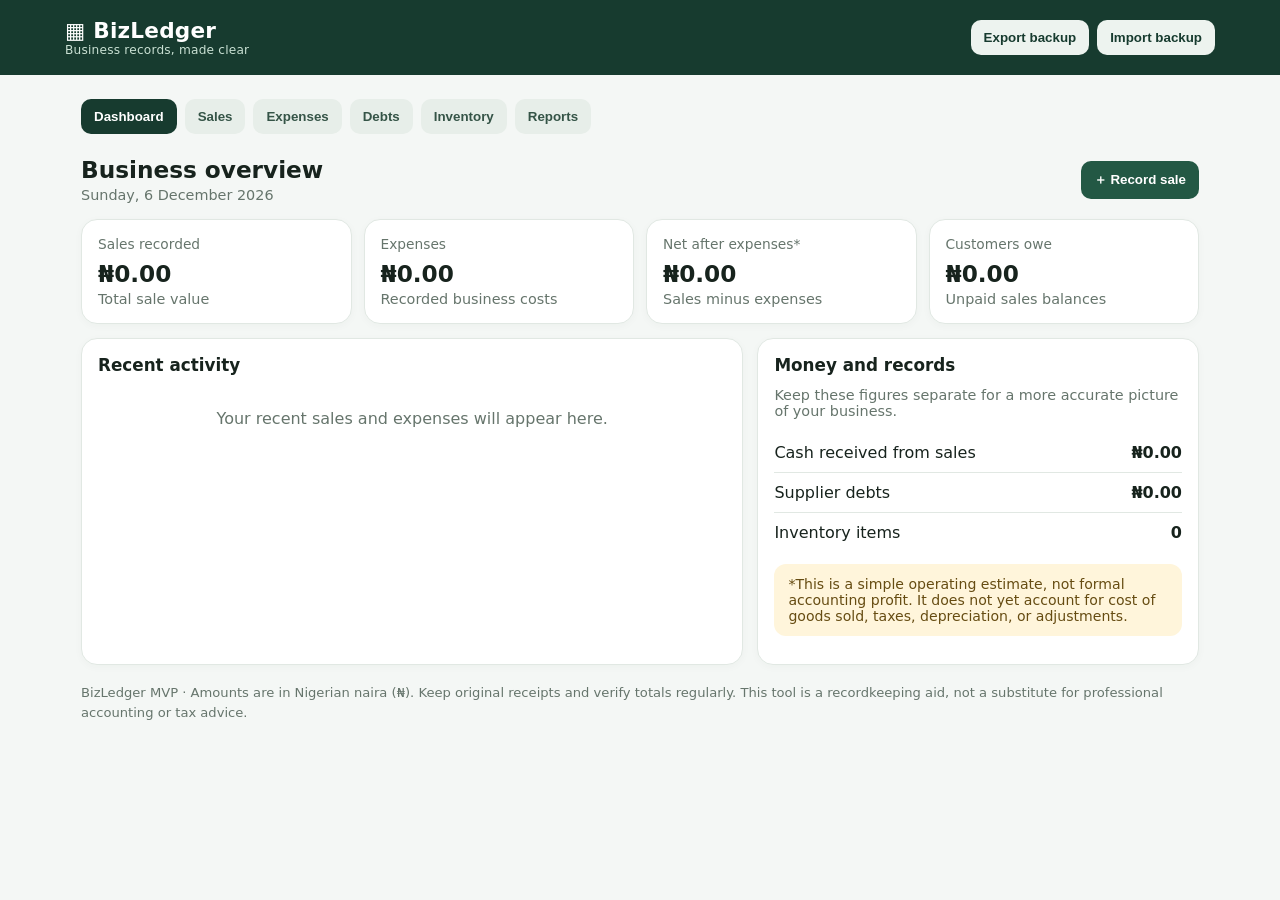
==== index.html @ cb376639 "Add files via upload" ====
<!doctype html>
<html lang="en">
<head>
<meta charset="utf-8"><meta name="viewport" content="width=device-width,initial-scale=1">
<meta name="theme-color" content="#173b2f">
<title>BizLedger — Business Records</title>
<style>
:root{--green:#173b2f;--green2:#235844;--mint:#dff5e8;--bg:#f4f7f5;--card:#fff;--ink:#17231d;--muted:#66756c;--line:#e1e8e3;--red:#b42318;--amber:#8a5a00}
*{box-sizing:border-box}body{margin:0;font-family:system-ui,-apple-system,Segoe UI,Roboto,Arial,sans-serif;background:var(--bg);color:var(--ink)}
header{background:var(--green);color:white;padding:18px max(16px,calc((100vw - 1150px)/2));display:flex;align-items:center;justify-content:space-between;gap:12px;flex-wrap:wrap}
.brand{font-size:1.35rem;font-weight:800;letter-spacing:.2px}.brand small{display:block;font-size:.76rem;font-weight:400;color:#c9e0d3}
header .actions{display:flex;gap:8px;flex-wrap:wrap}button,.btn{border:0;border-radius:10px;padding:10px 13px;font-weight:700;cursor:pointer;background:var(--green2);color:white}button.secondary{background:#edf3ef;color:var(--green)}button.danger{background:#fff0ef;color:var(--red)}button:focus,input:focus,select:focus,textarea:focus{outline:2px solid #65b78b;outline-offset:1px}
main{max-width:1150px;margin:20px auto;padding:0 16px 40px}.nav{display:flex;gap:8px;overflow-x:auto;padding:4px 0 14px}.nav button{white-space:nowrap;background:#e7eee9;color:#355447}.nav button.active{background:var(--green);color:#fff}
.page{display:none}.page.active{display:block}.pagehead{display:flex;align-items:center;justify-content:space-between;gap:12px;flex-wrap:wrap;margin:8px 0 16px}.pagehead h1{font-size:1.45rem;margin:0}.sub{color:var(--muted);font-size:.9rem;margin-top:4px}
.cards{display:grid;grid-template-columns:repeat(4,minmax(0,1fr));gap:12px}.card,.panel{background:var(--card);border:1px solid var(--line);border-radius:16px;padding:16px;box-shadow:0 2px 8px #173b2f08}.metric-label{font-size:.86rem;color:var(--muted)}.metric{font-size:1.45rem;font-weight:800;margin:8px 0 2px;overflow-wrap:anywhere}.positive{color:#167044}.negative{color:var(--red)}
.layout{display:grid;grid-template-columns:1.2fr .8fr;gap:14px;margin-top:14px}.panel h2{font-size:1.05rem;margin:0 0 12px}.empty{padding:22px 8px;text-align:center;color:var(--muted)}
form{display:grid;grid-template-columns:repeat(2,minmax(0,1fr));gap:12px}.field{display:flex;flex-direction:column;gap:5px}.field.full{grid-column:1/-1}label{font-size:.84rem;color:#405348;font-weight:650}input,select,textarea{width:100%;border:1px solid #cfdad2;border-radius:9px;padding:11px;background:white;color:var(--ink);font:inherit;min-width:0}input[type=checkbox]{width:auto}form .submit{grid-column:1/-1}
.tablewrap{overflow-x:auto}.table{width:100%;border-collapse:collapse;font-size:.9rem}.table th,.table td{text-align:left;border-bottom:1px solid var(--line);padding:10px 8px;vertical-align:top}.table th{font-size:.78rem;text-transform:uppercase;color:var(--muted);letter-spacing:.04em}.table td.money,.table th.money{text-align:right;white-space:nowrap}.pill{display:inline-block;border-radius:999px;padding:4px 8px;font-size:.75rem;background:#edf3ef;color:#355447}.pill.due{background:#fff0d7;color:#805600}.pill.paid{background:#dff5e8;color:#17633c}.rowactions{display:flex;gap:6px}.rowactions button{padding:6px 8px;font-size:.76rem}.toolbar{display:flex;gap:8px;flex-wrap:wrap;margin:10px 0}.toolbar input{max-width:300px}.notice{padding:12px 14px;border-radius:12px;background:#fff5db;color:#664c12;font-size:.88rem;margin:12px 0}.foot{color:var(--muted);font-size:.82rem;margin-top:18px;line-height:1.5}
@media(max-width:780px){.cards{grid-template-columns:repeat(2,minmax(0,1fr))}.layout{grid-template-columns:1fr}main{margin-top:12px}.metric{font-size:1.25rem}}
@media(max-width:420px){.cards{gap:8px}.card{padding:12px}.metric{font-size:1.1rem}form{grid-template-columns:1fr}.field.full,form .submit{grid-column:auto}.pagehead h1{font-size:1.25rem}}
</style>
</head>
<body>
<header><div class="brand">▦ BizLedger <small>Business records, made clear</small></div><div class="actions"><button class="secondary" id="exportAll">Export backup</button><button class="secondary" id="importBtn">Import backup</button><input id="importFile" type="file" accept=".json,application/json" hidden></div></header>
<main>
<div class="nav" role="tablist"><button class="active" data-page="dashboard">Dashboard</button><button data-page="sales">Sales</button><button data-page="expenses">Expenses</button><button data-page="debts">Debts</button><button data-page="inventory">Inventory</button><button data-page="reports">Reports</button></div>
<section id="dashboard" class="page active">
<div class="pagehead"><div><h1>Business overview</h1><div class="sub" id="today"></div></div><button id="quickSale">＋ Record sale</button></div>
<div class="cards">
<div class="card"><div class="metric-label">Sales recorded</div><div class="metric" id="dashSales">₦0</div><div class="sub">Total sale value</div></div>
<div class="card"><div class="metric-label">Expenses</div><div class="metric" id="dashExpenses">₦0</div><div class="sub">Recorded business costs</div></div>
<div class="card"><div class="metric-label">Net after expenses*</div><div class="metric" id="dashNet">₦0</div><div class="sub">Sales minus expenses</div></div>
<div class="card"><div class="metric-label">Customers owe</div><div class="metric" id="dashReceivable">₦0</div><div class="sub">Unpaid sales balances</div></div>
</div>
<div class="layout"><div class="panel"><h2>Recent activity</h2><div id="recent"></div></div><div class="panel"><h2>Money and records</h2><p class="sub">Keep these figures separate for a more accurate picture of your business.</p><div style="display:flex;justify-content:space-between;padding:10px 0;border-bottom:1px solid var(--line)">Cash received from sales <strong id="dashCash">₦0</strong></div><div style="display:flex;justify-content:space-between;padding:10px 0;border-bottom:1px solid var(--line)">Supplier debts <strong id="dashPayable">₦0</strong></div><div style="display:flex;justify-content:space-between;padding:10px 0">Inventory items <strong id="dashItems">0</strong></div><div class="notice">*This is a simple operating estimate, not formal accounting profit. It does not yet account for cost of goods sold, taxes, depreciation, or adjustments.</div></div></div>
</section>
<section id="sales" class="page"><div class="pagehead"><div><h1>Sales</h1><div class="sub">Record full payments, partial payments, and credit sales.</div></div></div>
<div class="panel"><h2>Record a sale</h2><form id="saleForm"><div class="field"><label for="saleType">Sale type</label><select id="saleType"><option value="Product">Product</option><option value="Service">Service</option><option value="Other">Other</option></select></div><div class="field"><label for="saleDate">Date</label><input id="saleDate" type="date" required></div><div class="field"><label for="saleCustomer">Customer / reference</label><input id="saleCustomer" placeholder="Walk-in customer"></div><div class="field"><label for="saleItem">Product / service description</label><input id="saleItem" required placeholder="e.g. Phone repair, cleaning, consultation"></div><div class="field"><label for="saleQty">Quantity</label><input id="saleQty" type="number" min=".01" step=".01" value="1" required></div><div class="field"><label for="salePrice">Unit price (₦)</label><input id="salePrice" type="number" min="0" step=".01" required></div><div class="field"><label for="salePaid">Amount received (₦)</label><input id="salePaid" type="number" min="0" step=".01" value="0" required></div><div class="field"><label for="saleMethod">Payment method</label><select id="saleMethod"><option>Cash</option><option>Transfer</option><option>POS</option><option>Mixed</option><option>Credit</option></select></div><div class="field"><label for="saleNotes">Notes (optional)</label><input id="saleNotes" placeholder="Receipt no., details"></div><button class="submit" type="submit">Save sale</button></form></div>
<div class="panel" style="margin-top:14px"><div class="pagehead"><h2>Sales history</h2><button class="secondary" data-csv="sales">Export CSV</button></div><div class="toolbar"><input id="saleSearch" placeholder="Search sales…"></div><div id="salesTable" class="tablewrap"></div></div></section>
<section id="expenses" class="page"><div class="pagehead"><div><h1>Expenses</h1><div class="sub">Record money spent by the business.</div></div></div><div class="panel"><h2>Add expense</h2><form id="expenseForm"><div class="field"><label for="expenseDate">Date</label><input id="expenseDate" type="date" required></div><div class="field"><label for="expenseCategory">Category</label><select id="expenseCategory"><option>Stock / supplies</option><option>Transport</option><option>Rent</option><option>Salary / wages</option><option>Utilities</option><option>Repairs</option><option>Marketing</option><option>Fees</option><option>Other</option></select></div><div class="field"><label for="expenseDesc">Description</label><input id="expenseDesc" required placeholder="What was paid for?"></div><div class="field"><label for="expenseAmount">Amount (₦)</label><input id="expenseAmount" type="number" min=".01" step=".01" required></div><div class="field"><label for="expenseMethod">Paid using</label><select id="expenseMethod"><option>Cash</option><option>Transfer</option><option>POS</option><option>Other</option></select></div><div class="field"><label for="expenseNotes">Notes (optional)</label><input id="expenseNotes"></div><button class="submit" type="submit">Save expense</button></form></div><div class="panel" style="margin-top:14px"><div class="pagehead"><h2>Expense history</h2><button class="secondary" data-csv="expenses">Export CSV</button></div><div class="toolbar"><input id="expenseSearch" placeholder="Search expenses…"></div><div id="expensesTable" class="tablewrap"></div></div></section>
<section id="debts" class="page"><div class="pagehead"><div><h1>Debt register</h1><div class="sub">Track money customers owe and money your business owes suppliers.</div></div></div><div class="cards"><div class="card"><div class="metric-label">Customers owe</div><div class="metric" id="debtCustomerTotal">₦0</div></div><div class="card"><div class="metric-label">You owe suppliers</div><div class="metric" id="debtSupplierTotal">₦0</div></div></div><div class="panel" style="margin-top:14px"><h2>Add debt / payable</h2><form id="debtForm"><div class="field"><label for="debtType">Type</label><select id="debtType"><option value="receivable">Customer owes us</option><option value="payable">We owe supplier</option></select></div><div class="field"><label for="debtParty">Customer / supplier name</label><input id="debtParty" required></div><div class="field"><label for="debtReason">Reason</label><input id="debtReason" required placeholder="Goods supplied, credit sale…"></div><div class="field"><label for="debtAmount">Total amount (₦)</label><input id="debtAmount" type="number" min=".01" step=".01" required></div><div class="field"><label for="debtPaid">Already paid (₦)</label><input id="debtPaid" type="number" min="0" step=".01" value="0" required></div><div class="field"><label for="debtDue">Due date (optional)</label><input id="debtDue" type="date"></div><button class="submit" type="submit">Save debt</button></form></div><div class="panel" style="margin-top:14px"><div class="pagehead"><h2>Outstanding balances</h2><button class="secondary" data-csv="debts">Export CSV</button></div><div id="debtsTable" class="tablewrap"></div></div></section>
<section id="inventory" class="page"><div class="pagehead"><div><h1>Inventory</h1><div class="sub">Basic stock quantity and cost tracking.</div></div></div><div class="panel"><h2>Add inventory item</h2><form id="inventoryForm"><div class="field"><label for="invName">Item name</label><input id="invName" required></div><div class="field"><label for="invSku">SKU / code (optional)</label><input id="invSku"></div><div class="field"><label for="invQty">Opening quantity</label><input id="invQty" type="number" min="0" step=".01" required></div><div class="field"><label for="invCost">Cost per unit (₦)</label><input id="invCost" type="number" min="0" step=".01" required></div><div class="field"><label for="invPrice">Selling price per unit (₦)</label><input id="invPrice" type="number" min="0" step=".01" required></div><div class="field"><label for="invLow">Low-stock alert at</label><input id="invLow" type="number" min="0" step=".01" value="5" required></div><button class="submit" type="submit">Add item</button></form></div><div class="panel" style="margin-top:14px"><div class="pagehead"><h2>Stock list</h2><button class="secondary" data-csv="inventory">Export CSV</button></div><div id="inventoryTable" class="tablewrap"></div></div></section>
<section id="reports" class="page"><div class="pagehead"><div><h1>Reports & backup</h1><div class="sub">Export records for bookkeeping or keep a backup file.</div></div></div><div class="cards"><div class="card"><div class="metric-label">Total sales</div><div class="metric" id="repSales">₦0</div></div><div class="card"><div class="metric-label">Cash received</div><div class="metric" id="repCash">₦0</div></div><div class="card"><div class="metric-label">Total expenses</div><div class="metric" id="repExpenses">₦0</div></div><div class="card"><div class="metric-label">Estimated net</div><div class="metric" id="repNet">₦0</div></div></div><div class="panel" style="margin-top:14px"><h2>Export records</h2><p class="sub">CSV files open in spreadsheet applications. JSON backup contains all app records and can be imported again.</p><div class="toolbar"><button data-csv="sales">Sales CSV</button><button data-csv="expenses">Expenses CSV</button><button data-csv="debts">Debts CSV</button><button data-csv="inventory">Inventory CSV</button><button id="exportAll2">Full JSON backup</button></div><div class="notice">This MVP stores data in this browser on this device. Export backups regularly. Clearing browser data may erase records. It does not yet synchronize across multiple devices or staff accounts.</div></div></section>
<p class="foot">BizLedger MVP · Amounts are in Nigerian naira (₦). Keep original receipts and verify totals regularly. This tool is a recordkeeping aid, not a substitute for professional accounting or tax advice.</p>
</main>
<script>
const KEY='bizledger_mvp_v1';
const blank=()=>({sales:[],expenses:[],debts:[],inventory:[]});
let db=load();
function load(){try{return {...blank(),...JSON.parse(localStorage.getItem(KEY)||'{}')}}catch(e){return blank()}}
function save(){localStorage.setItem(KEY,JSON.stringify(db));render()}
const $=id=>document.getElementById(id);
const num=v=>Number(v)||0;
const money=v=>new Intl.NumberFormat('en-NG',{style:'currency',currency:'NGN',maximumFractionDigits:2}).format(num(v));
const today=()=>new Date().toISOString().slice(0,10);
['saleDate','expenseDate'].forEach(id=>$(id).value=today());
$('today').textContent=new Date().toLocaleDateString('en-NG',{weekday:'long',year:'numeric',month:'long',day:'numeric'});
function esc(v){return String(v??'').replace(/[&<>"']/g,c=>({'&':'&amp;','<':'&lt;','>':'&gt;','"':'&quot;',"'":'&#39;'}[c]))}
function id(){return Date.now().toString(36)+Math.random().toString(36).slice(2,7)}
function total(arr,key){return arr.reduce((s,x)=>s+num(x[key]),0)}
function unpaid(d){return Math.max(0,num(d.amount)-num(d.paid))}
function showPage(name){document.querySelectorAll('.page').forEach(p=>p.classList.toggle('active',p.id===name));document.querySelectorAll('.nav button').forEach(b=>b.classList.toggle('active',b.dataset.page===name))}
document.querySelectorAll('.nav button').forEach(b=>b.onclick=()=>showPage(b.dataset.page));
$('quickSale').onclick=()=>{showPage('sales');$('saleItem').focus()};
$('saleForm').onsubmit=e=>{e.preventDefault();const qty=num($('saleQty').value),price=num($('salePrice').value),amount=qty*price,paid=num($('salePaid').value);if(paid>amount){alert('Amount received cannot exceed the total sale.');return}db.sales.unshift({id:id(),type:$('saleType').value,date:$('saleDate').value,customer:$('saleCustomer').value.trim()||'Walk-in customer',item:$('saleItem').value.trim(),qty,price,amount,paid,balance:amount-paid,method:$('saleMethod').value,notes:$('saleNotes').value.trim()});const inv=db.inventory.find(x=>x.name.toLowerCase()===$('saleItem').value.trim().toLowerCase());if(inv&&inv.qty>=qty){inv.qty-=qty}e.target.reset();$('saleDate').value=today();$('saleQty').value=1;$('salePaid').value=0;save()};
$('expenseForm').onsubmit=e=>{e.preventDefault();db.expenses.unshift({id:id(),date:$('expenseDate').value,category:$('expenseCategory').value,description:$('expenseDesc').value.trim(),amount:num($('expenseAmount').value),method:$('expenseMethod').value,notes:$('expenseNotes').value.trim()});e.target.reset();$('expenseDate').value=today();save()};
$('debtForm').onsubmit=e=>{e.preventDefault();let amount=num($('debtAmount').value),paid=num($('debtPaid').value);if(paid>amount){alert('Already paid cannot exceed the total debt.');return}db.debts.unshift({id:id(),type:$('debtType').value,party:$('debtParty').value.trim(),reason:$('debtReason').value.trim(),amount,paid,due:$('debtDue').value});e.target.reset();$('debtPaid').value=0;save()};
$('inventoryForm').onsubmit=e=>{e.preventDefault();let name=$('invName').value.trim();if(db.inventory.some(x=>x.name.toLowerCase()===name.toLowerCase())){alert('An item with this name already exists.');return}db.inventory.unshift({id:id(),name,sku:$('invSku').value.trim(),qty:num($('invQty').value),cost:num($('invCost').value),price:num($('invPrice').value),low:num($('invLow').value)});e.target.reset();$('invLow').value=5;save()};
function table(headers,rows){if(!rows.length)return '<div class="empty">No records yet. Add your first record above.</div>';return '<div class="tablewrap"><table class="table"><thead><tr>'+headers.map(h=>'<th>'+h+'</th>').join('')+'</tr></thead><tbody>'+rows.join('')+'</tbody></table></div>'}
function actionBtn(kind,recid,label='Delete'){return `<button class="danger" onclick="removeRecord('${kind}','${recid}')">${label}</button>`}
window.removeRecord=(kind,recid)=>{if(!confirm('Delete this record? This cannot be undone unless you have a backup.'))return;db[kind]=db[kind].filter(x=>x.id!==recid);save()};
window.payDebt=(recid)=>{let d=db.debts.find(x=>x.id===recid);if(!d)return;let left=unpaid(d);if(left<=0){alert('This balance is already settled.');return}let v=prompt('Enter payment amount. Remaining balance: '+money(left),'');if(v===null)return;let amount=Number(v);if(!Number.isFinite(amount)||amount<=0||amount>left){alert('Enter a valid amount up to '+money(left));return}d.paid+=amount;save()};
function renderSales(){let q=($('saleSearch').value||'').toLowerCase();let rows=db.sales.filter(x=>[x.customer,x.item,x.method,x.notes,x.date].join(' ').toLowerCase().includes(q)).map(x=>`<tr><td>${esc(x.date)}</td><td><span class="pill">${esc(x.type||"Product")}</span><div>${esc(x.customer)}</div><div class="sub">${esc(x.item)} × ${x.qty}</div></td><td class="money">${money(x.amount)}</td><td class="money">${money(x.paid)}</td><td class="money">${money(x.balance)}</td><td>${esc(x.method)}</td><td>${actionBtn('sales',x.id)}</td></tr>`);$('salesTable').innerHTML=table(['Date','Customer / item','Total','Received','Balance','Method',''],rows)}
function renderExpenses(){let q=($('expenseSearch').value||'').toLowerCase();let rows=db.expenses.filter(x=>[x.description,x.category,x.method,x.notes,x.date].join(' ').toLowerCase().includes(q)).map(x=>`<tr><td>${esc(x.date)}</td><td>${esc(x.description)}<div class="sub">${esc(x.category)}</div></td><td class="money">${money(x.amount)}</td><td>${esc(x.method)}</td><td>${actionBtn('expenses',x.id)}</td></tr>`);$('expensesTable').innerHTML=table(['Date','Description','Amount','Method',''],rows)}
function renderDebts(){let rows=db.debts.map(x=>`<tr><td><span class="pill ${x.type==='receivable'?'due':'paid'}">${x.type==='receivable'?'Customer owes':'Supplier payable'}</span></td><td>${esc(x.party)}<div class="sub">${esc(x.reason)}</div></td><td>${esc(x.due||'—')}</td><td class="money">${money(x.amount)}</td><td class="money">${money(x.paid)}</td><td class="money">${money(unpaid(x))}</td><td><div class="rowactions">${unpaid(x)>0?`<button onclick="payDebt('${x.id}')">Add payment</button>`:''}${actionBtn('debts',x.id)}</div></td></tr>`);$('debtsTable').innerHTML=table(['Type','Party / reason','Due','Total','Paid','Balance','Actions'],rows);$('debtCustomerTotal').textContent=money(db.debts.filter(x=>x.type==='receivable').reduce((s,x)=>s+unpaid(x),0));$('debtSupplierTotal').textContent=money(db.debts.filter(x=>x.type==='payable').reduce((s,x)=>s+unpaid(x),0))}
function renderInventory(){let rows=db.inventory.map(x=>`<tr><td>${esc(x.name)}<div class="sub">${esc(x.sku||'No SKU')}</div></td><td>${x.qty} ${x.qty<=x.low?'<span class="pill due">Low stock</span>':''}</td><td class="money">${money(x.cost)}</td><td class="money">${money(x.price)}</td><td class="money">${money(x.qty*x.cost)}</td><td><div class="rowactions"><button onclick="adjustStock('${x.id}')">Adjust</button>${actionBtn('inventory',x.id)}</div></td></tr>`);$('inventoryTable').innerHTML=table(['Item','Qty','Unit cost','Sell price','Stock cost value',''],rows);$('dashItems').textContent=db.inventory.length}
window.adjustStock=rid=>{let x=db.inventory.find(i=>i.id===rid);if(!x)return;let v=prompt('Enter new stock quantity for '+x.name,x.qty);if(v===null)return;let n=Number(v);if(!Number.isFinite(n)||n<0){alert('Enter a quantity of zero or more.');return}x.qty=n;save()};
function renderRecent(){let all=[...db.sales.map(x=>({date:x.date,label:'Sale — '+x.item,amount:x.amount})),...db.expenses.map(x=>({date:x.date,label:'Expense — '+x.description,amount:-x.amount}))].sort((a,b)=>b.date.localeCompare(a.date)).slice(0,7);$('recent').innerHTML=all.length?table(['Date','Activity','Amount'],all.map(x=>`<tr><td>${esc(x.date)}</td><td>${esc(x.label)}</td><td class="money ${x.amount<0?'negative':'positive'}">${money(x.amount)}</td></tr>`)):'<div class="empty">Your recent sales and expenses will appear here.</div>'}
function render(){let sales=total(db.sales,'amount'),cash=total(db.sales,'paid'),expenses=total(db.expenses,'amount'),receivable=db.sales.reduce((s,x)=>s+num(x.balance),0)+db.debts.filter(x=>x.type==='receivable').reduce((s,x)=>s+unpaid(x),0),payable=db.debts.filter(x=>x.type==='payable').reduce((s,x)=>s+unpaid(x),0);$('dashSales').textContent=money(sales);$('dashCash').textContent=money(cash);$('dashExpenses').textContent=money(expenses);$('dashNet').textContent=money(sales-expenses);$('dashReceivable').textContent=money(receivable);$('dashPayable').textContent=money(payable);$('repSales').textContent=money(sales);$('repCash').textContent=money(cash);$('repExpenses').textContent=money(expenses);$('repNet').textContent=money(sales-expenses);renderSales();renderExpenses();renderDebts();renderInventory();renderRecent()}
$('saleSearch').oninput=renderSales;$('expenseSearch').oninput=renderExpenses;
function csvCell(v){let s=String(v??'');return '"'+s.replace(/"/g,'""')+'"'}
function exportCSV(kind){let arr=db[kind]||[];if(!arr.length){alert('No '+kind+' records to export yet.');return}let cols=[...new Set(arr.flatMap(x=>Object.keys(x)))];let content=[cols.map(csvCell).join(','),...arr.map(x=>cols.map(k=>csvCell(x[k])).join(','))].join('\r\n');download(content,'bizledger-'+kind+'-'+today()+'.csv','text/csv;charset=utf-8;')}
function download(content,name,type){let blob=new Blob(['\ufeff',content],{type}),url=URL.createObjectURL(blob),a=document.createElement('a');a.href=url;a.download=name;a.click();setTimeout(()=>URL.revokeObjectURL(url),1000)}
function exportJSON(){download(JSON.stringify({app:'BizLedger',version:1,exportedAt:new Date().toISOString(),...db},null,2),'bizledger-backup-'+today()+'.json','application/json')}
document.querySelectorAll('[data-csv]').forEach(b=>b.onclick=()=>exportCSV(b.dataset.csv));$('exportAll').onclick=$('exportAll2').onclick=exportJSON;$('importBtn').onclick=()=>$('importFile').click();$('importFile').onchange=async e=>{let f=e.target.files[0];if(!f)return;try{let d=JSON.parse(await f.text());if(!d||!Array.isArray(d.sales)||!Array.isArray(d.expenses)||!Array.isArray(d.debts)||!Array.isArray(d.inventory))throw Error('This does not look like a BizLedger backup.');if(!confirm('Importing replaces the records currently stored in this browser. Export a backup first. Continue?'))return;db={sales:d.sales,expenses:d.expenses,debts:d.debts,inventory:d.inventory};save();alert('Backup imported.')}catch(err){alert('Import failed: '+err.message)}e.target.value=''};
render();
</script>
</body></html>
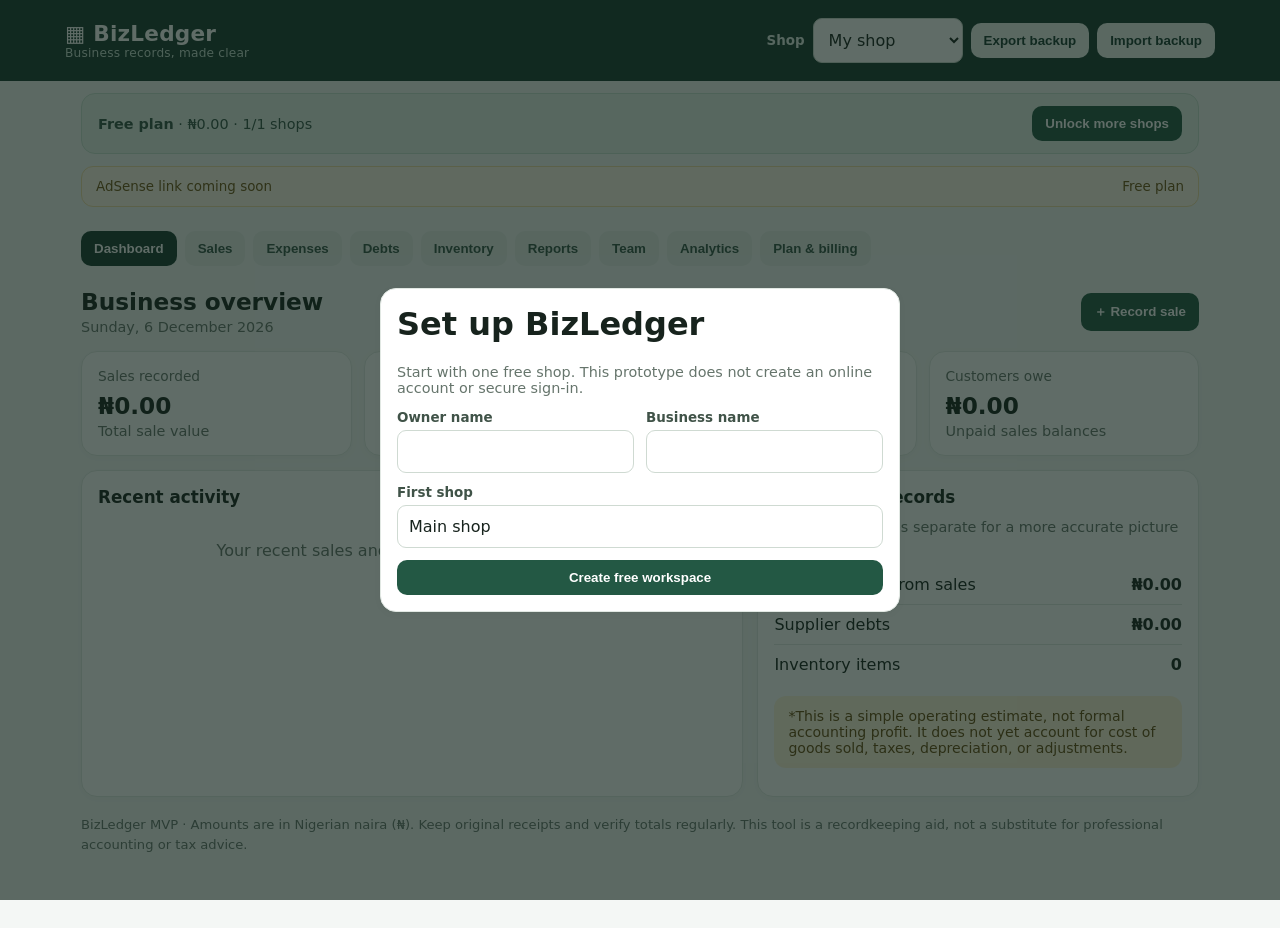
==== commit 94f8fad5: "Add BizLedger subscription PWA and Netlify deploy" ====
--- a/index.html
+++ b/index.html
@@ -19,11 +19,13 @@
 @media(max-width:780px){.cards{grid-template-columns:repeat(2,minmax(0,1fr))}.layout{grid-template-columns:1fr}main{margin-top:12px}.metric{font-size:1.25rem}}
 @media(max-width:420px){.cards{gap:8px}.card{padding:12px}.metric{font-size:1.1rem}form{grid-template-columns:1fr}.field.full,form .submit{grid-column:auto}.pagehead h1{font-size:1.25rem}}
 </style>
+<link rel="stylesheet" href="subscription.css"><link rel="manifest" href="manifest.webmanifest"><link rel="icon" href="icon.svg" type="image/svg+xml"><meta name="description" content="BizLedger helps small businesses track sales, expenses, inventory and subscriptions.">
 </head>
 <body>
-<header><div class="brand">▦ BizLedger <small>Business records, made clear</small></div><div class="actions"><button class="secondary" id="exportAll">Export backup</button><button class="secondary" id="importBtn">Import backup</button><input id="importFile" type="file" accept=".json,application/json" hidden></div></header>
+<header><div class="brand">▦ BizLedger <small>Business records, made clear</small></div><div class="actions"><div class="shopbar"><label for="shopSelect" style="color:#e3eee8">Shop</label><select id="shopSelect" aria-label="Active shop"></select><button id="installBtn" class="secondary" hidden>Install app</button><button class="secondary" id="exportAll">Export backup</button><button class="secondary" id="importBtn">Import backup</button></div><input id="importFile" type="file" accept=".json,application/json" hidden></div></header>
+<div class="banner"><div id="planBanner" class="upgrade-banner"><p id="planBannerText"></p><button id="planBannerBtn">View plans</button></div><div class="ad-slot" id="freeAd"><span>AdSense link coming soon</span><span>Free plan</span></div></div>
 <main>
-<div class="nav" role="tablist"><button class="active" data-page="dashboard">Dashboard</button><button data-page="sales">Sales</button><button data-page="expenses">Expenses</button><button data-page="debts">Debts</button><button data-page="inventory">Inventory</button><button data-page="reports">Reports</button></div>
+<div class="nav" role="tablist"><button class="active" data-page="dashboard">Dashboard</button><button data-page="sales">Sales</button><button data-page="expenses">Expenses</button><button data-page="debts">Debts</button><button data-page="inventory">Inventory</button><button data-page="reports">Reports</button><button data-page="team">Team</button><button data-page="analytics">Analytics</button><button data-page="subscription">Plan & billing</button></div>
 <section id="dashboard" class="page active">
 <div class="pagehead"><div><h1>Business overview</h1><div class="sub" id="today"></div></div><button id="quickSale">＋ Record sale</button></div>
 <div class="cards">
@@ -85,4 +87,5 @@
 document.querySelectorAll('[data-csv]').forEach(b=>b.onclick=()=>exportCSV(b.dataset.csv));$('exportAll').onclick=$('exportAll2').onclick=exportJSON;$('importBtn').onclick=()=>$('importFile').click();$('importFile').onchange=async e=>{let f=e.target.files[0];if(!f)return;try{let d=JSON.parse(await f.text());if(!d||!Array.isArray(d.sales)||!Array.isArray(d.expenses)||!Array.isArray(d.debts)||!Array.isArray(d.inventory))throw Error('This does not look like a BizLedger backup.');if(!confirm('Importing replaces the records currently stored in this browser. Export a backup first. Continue?'))return;db={sales:d.sales,expenses:d.expenses,debts:d.debts,inventory:d.inventory};save();alert('Backup imported.')}catch(err){alert('Import failed: '+err.message)}e.target.value=''};
 render();
 </script>
+<script src="subscription.js"></script>
 </body></html>
--- a/subscription.css
+++ b/subscription.css
@@ -0,0 +1,2 @@
+.banner{max-width:1150px;margin:12px auto 0;padding:0 16px}.upgrade-banner{display:flex;align-items:center;justify-content:space-between;gap:12px;background:#e5f2e9;border:1px solid #c9dfd0;border-radius:14px;padding:12px 16px}.upgrade-banner p{margin:0;color:#355447;font-size:.9rem}.badge{display:inline-flex;align-items:center;border-radius:999px;padding:5px 9px;background:#edf3ef;color:#355447;font-size:.75rem;font-weight:750}.shopbar{display:flex;align-items:center;gap:8px;flex-wrap:wrap}.shopbar select{width:auto;min-width:150px}.plan-grid{display:grid;grid-template-columns:repeat(3,minmax(0,1fr));gap:12px}.plan-card{border:1px solid var(--line);border-radius:16px;padding:18px;background:#fff;display:flex;flex-direction:column;gap:10px}.plan-card.current{border:2px solid var(--green2);box-shadow:0 4px 18px #173b2f12}.plan-price{font-size:1.6rem;font-weight:850}.plan-card ul{padding-left:18px;margin:0;color:#405348;line-height:1.7;font-size:.9rem}.plan-card button{margin-top:auto}.split{display:grid;grid-template-columns:1fr 1fr;gap:14px}.locked{border:1px dashed #b9c7be;background:#f8faf8;border-radius:14px;padding:18px}.lock-note{color:var(--muted);font-size:.88rem}.ad-slot{display:flex;justify-content:space-between;align-items:center;gap:12px;padding:12px 14px;margin:12px 0;background:#fff8e7;border:1px solid #f2dda6;border-radius:12px;color:#705416;font-size:.84rem}.meter{height:9px;background:#e8efea;border-radius:10px;overflow:hidden;margin:10px 0}.meter span{display:block;height:100%;background:#369564}.stat-list{display:grid;gap:10px}.stat-row{display:flex;justify-content:space-between;gap:12px;border-bottom:1px solid var(--line);padding:9px 0}.install-tip{color:var(--muted);font-size:.8rem}.form-message{color:var(--muted);font-size:.85rem}.danger-text{color:var(--red)}.member-list{display:grid;gap:8px}.member-row{display:flex;justify-content:space-between;gap:10px;border:1px solid var(--line);border-radius:10px;padding:10px;align-items:center}.muted{color:var(--muted)}
+@media(max-width:780px){.plan-grid,.split{grid-template-columns:1fr}.upgrade-banner{align-items:flex-start;flex-direction:column}.member-row{align-items:flex-start;flex-direction:column}}
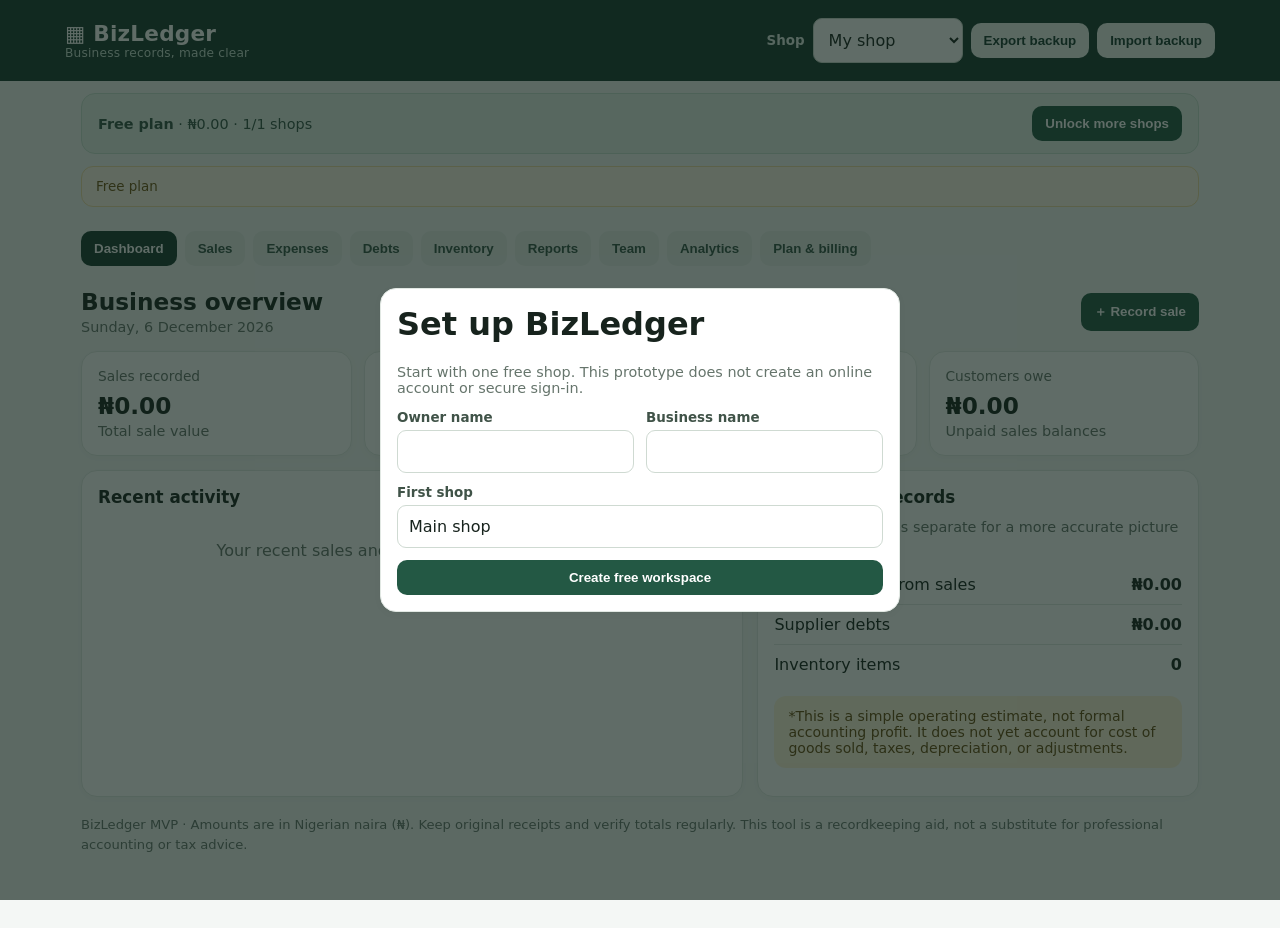
==== commit 6be2c386: "Remove AdSense coming soon placeholder" ====
--- a/index.html
+++ b/index.html
@@ -3,6 +3,7 @@
 <head>
 <meta charset="utf-8"><meta name="viewport" content="width=device-width,initial-scale=1">
 <meta name="theme-color" content="#173b2f">
+<script async src="https://pagead2.googlesyndication.com/pagead/js/adsbygoogle.js?client=ca-pub-8662010271610342" crossorigin="anonymous"></script>
 <title>BizLedger — Business Records</title>
 <style>
 :root{--green:#173b2f;--green2:#235844;--mint:#dff5e8;--bg:#f4f7f5;--card:#fff;--ink:#17231d;--muted:#66756c;--line:#e1e8e3;--red:#b42318;--amber:#8a5a00}
@@ -23,7 +24,7 @@
 </head>
 <body>
 <header><div class="brand">▦ BizLedger <small>Business records, made clear</small></div><div class="actions"><div class="shopbar"><label for="shopSelect" style="color:#e3eee8">Shop</label><select id="shopSelect" aria-label="Active shop"></select><button id="installBtn" class="secondary" hidden>Install app</button><button class="secondary" id="exportAll">Export backup</button><button class="secondary" id="importBtn">Import backup</button></div><input id="importFile" type="file" accept=".json,application/json" hidden></div></header>
-<div class="banner"><div id="planBanner" class="upgrade-banner"><p id="planBannerText"></p><button id="planBannerBtn">View plans</button></div><div class="ad-slot" id="freeAd"><span>AdSense link coming soon</span><span>Free plan</span></div></div>
+<div class="banner"><div id="planBanner" class="upgrade-banner"><p id="planBannerText"></p><button id="planBannerBtn">View plans</button></div><div class="ad-slot" id="freeAd"><span>Free plan</span></div></div>
 <main>
 <div class="nav" role="tablist"><button class="active" data-page="dashboard">Dashboard</button><button data-page="sales">Sales</button><button data-page="expenses">Expenses</button><button data-page="debts">Debts</button><button data-page="inventory">Inventory</button><button data-page="reports">Reports</button><button data-page="team">Team</button><button data-page="analytics">Analytics</button><button data-page="subscription">Plan & billing</button></div>
 <section id="dashboard" class="page active">
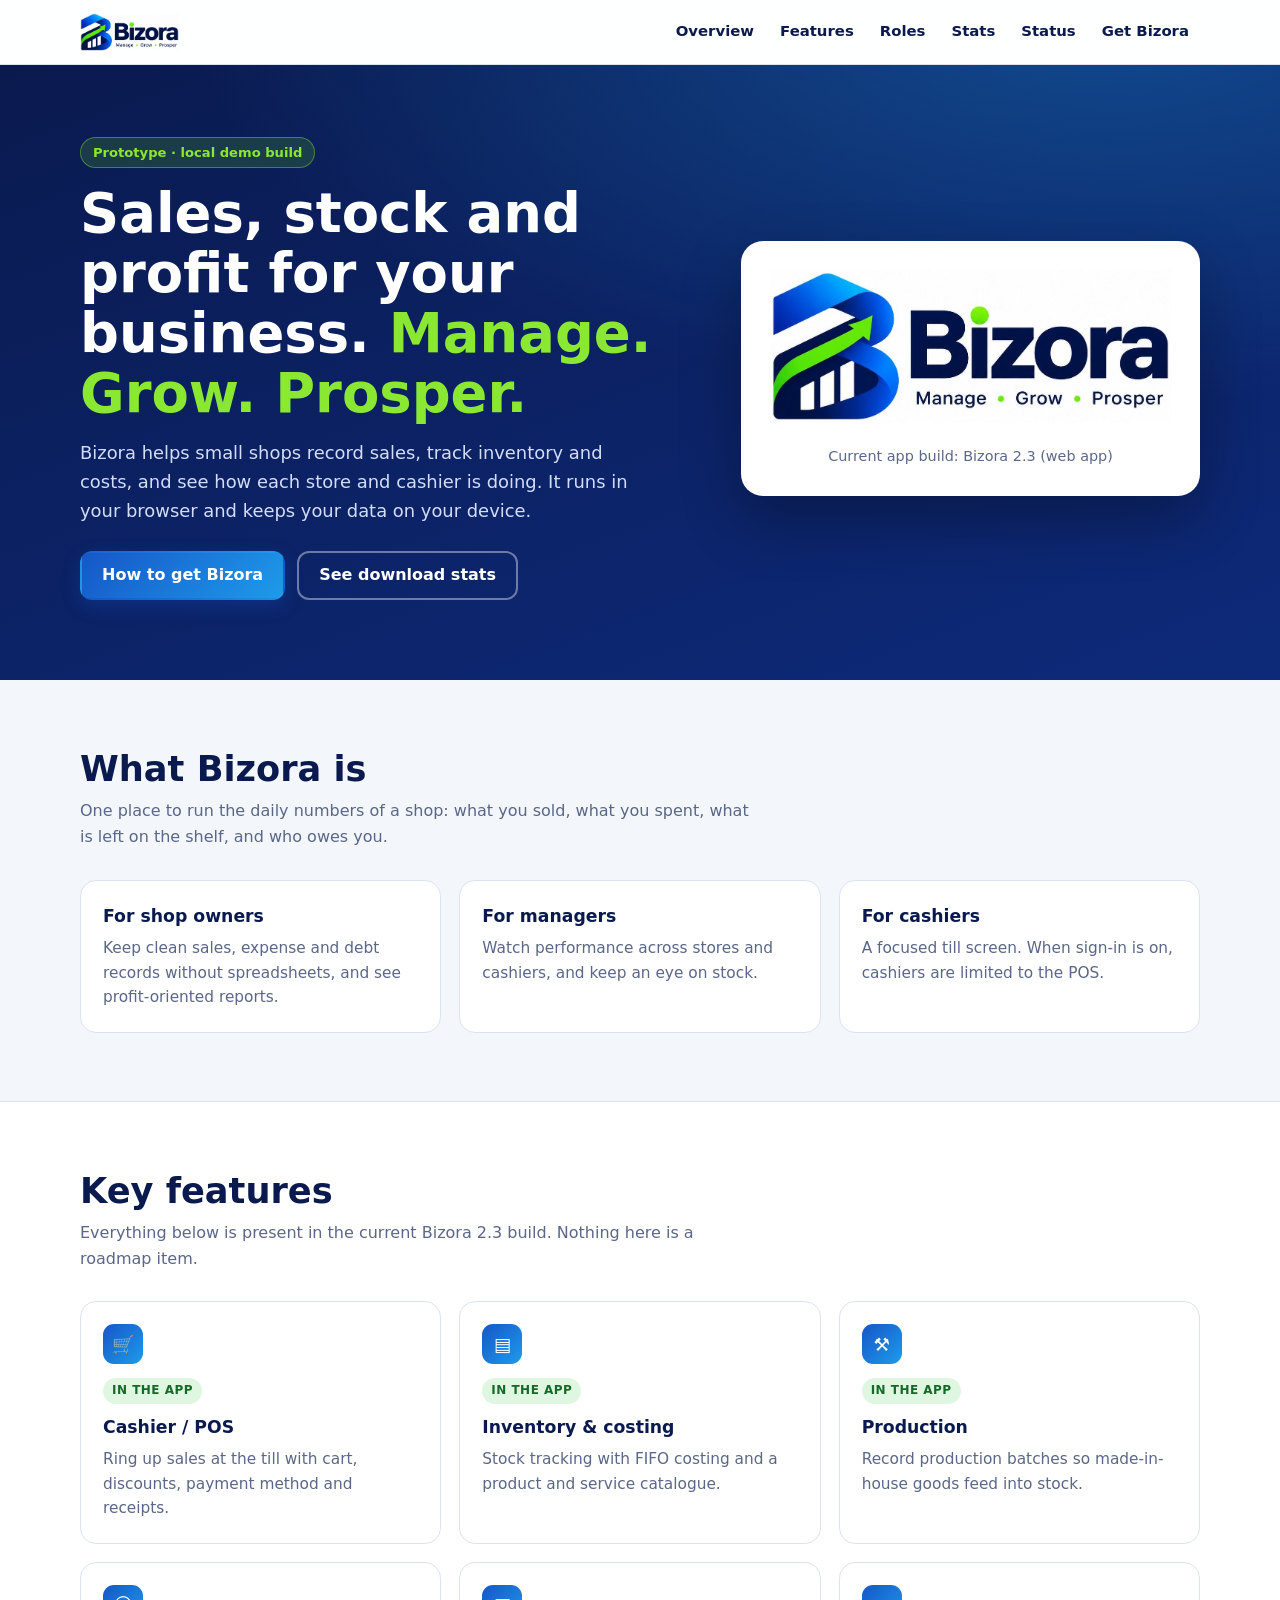
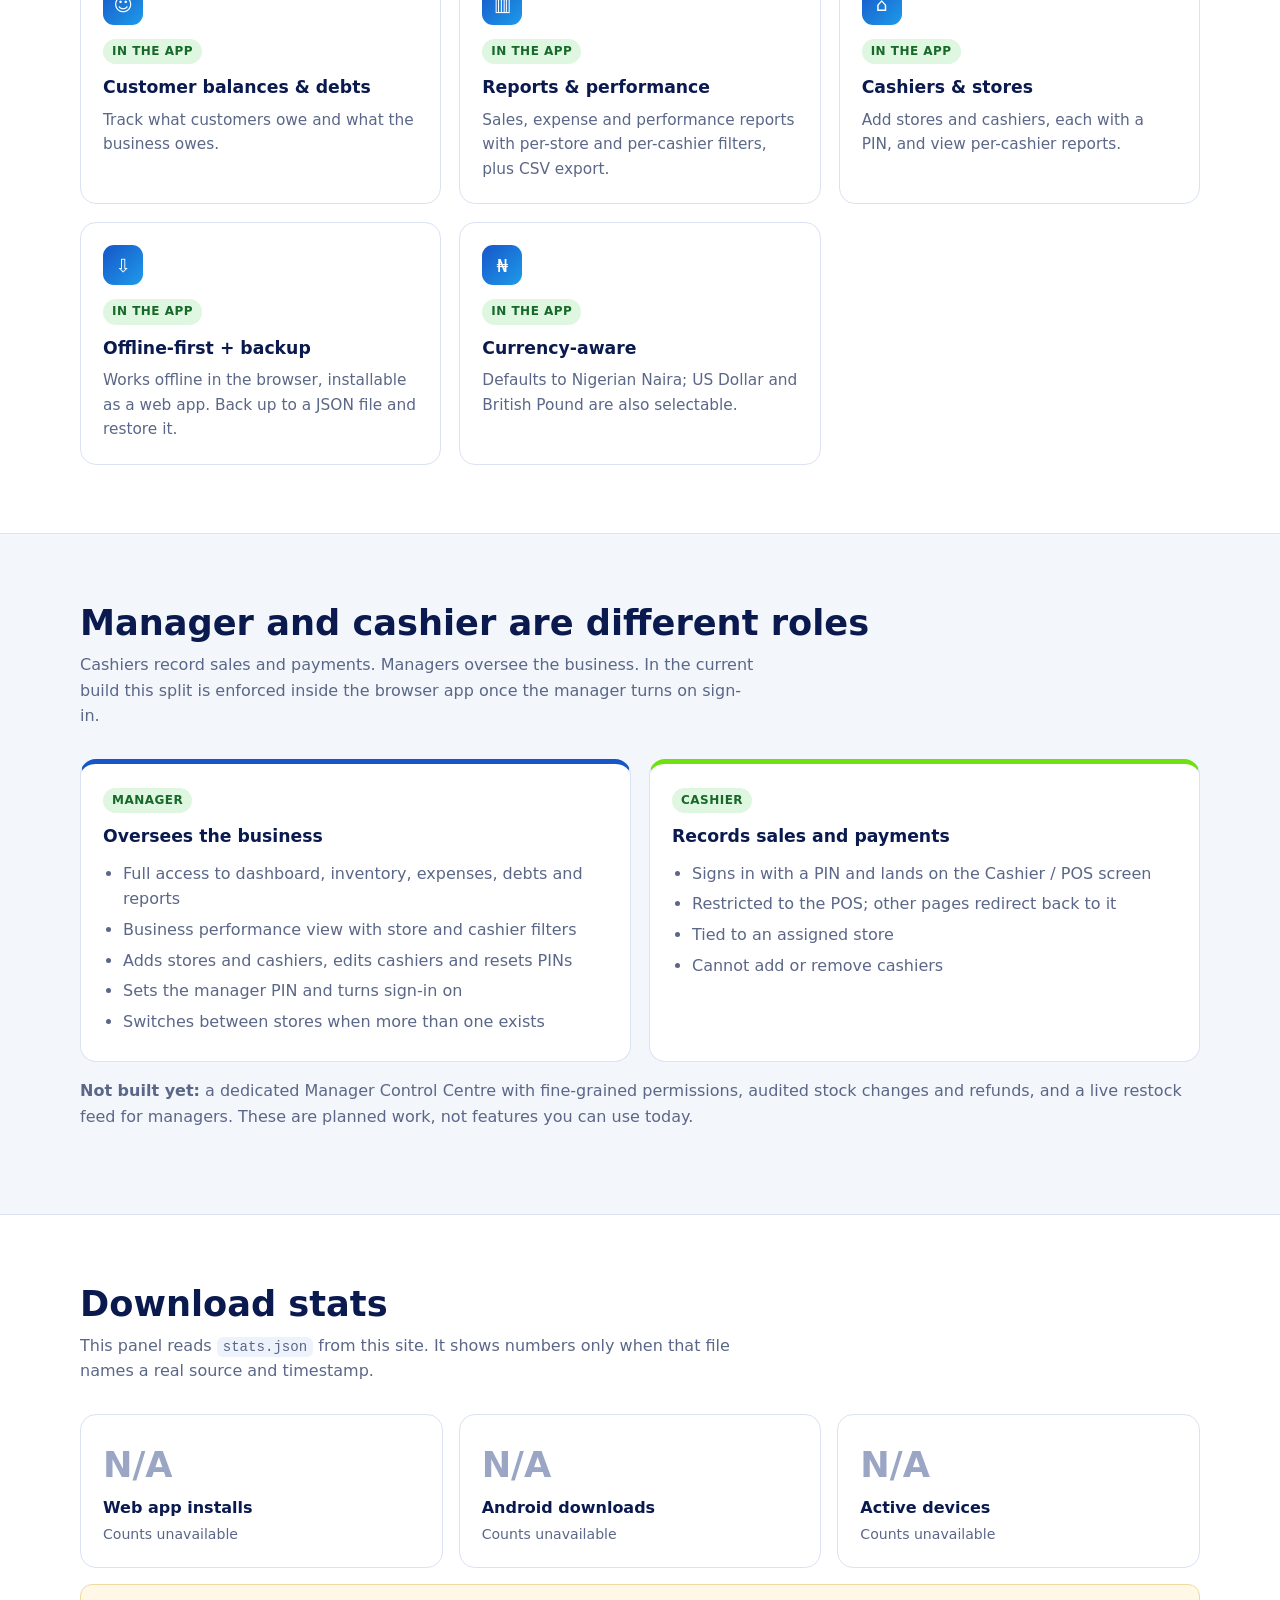
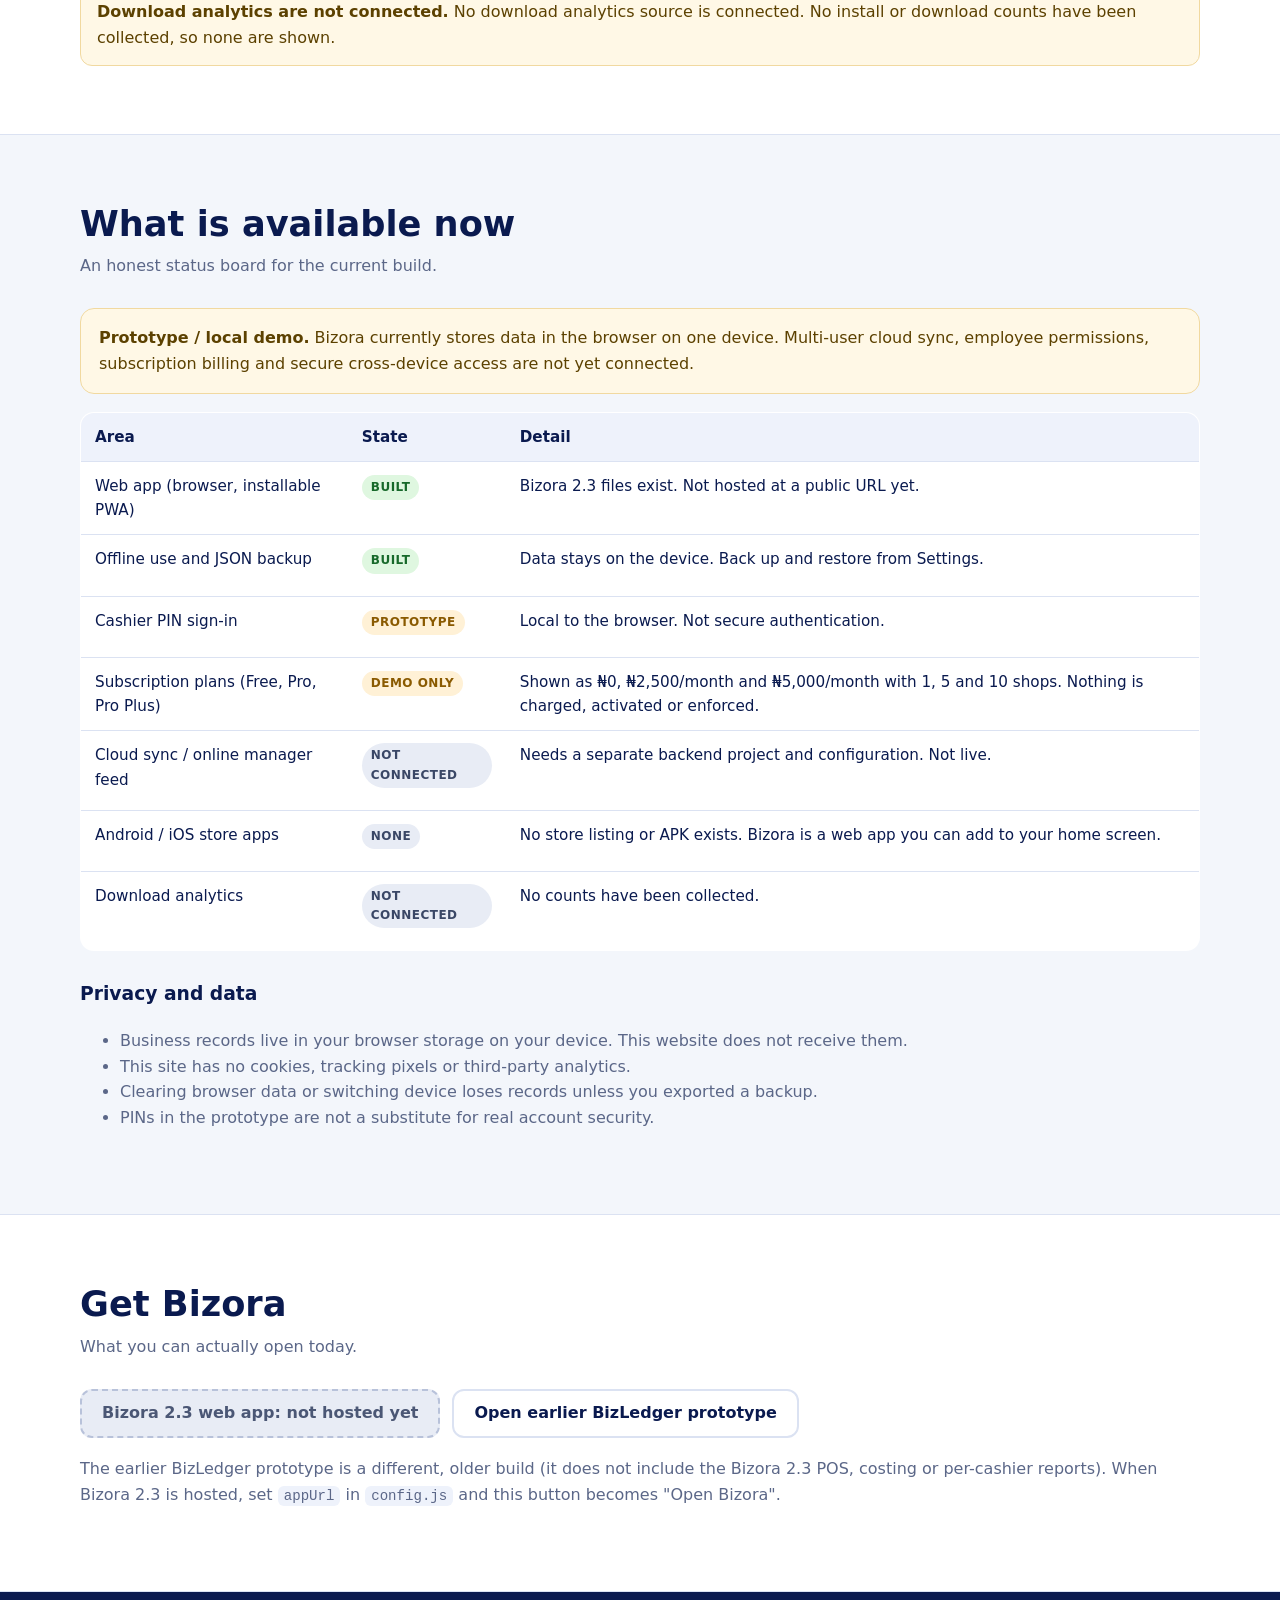
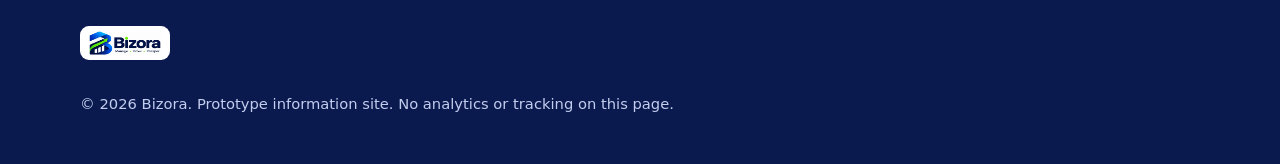
==== commit 426e1f54: "Add Bizora info site (bizora-site-fixed)" ====
--- a/index.html
+++ b/index.html
@@ -1,92 +1,81 @@
 <!doctype html>
-<html lang="en">
-<head>
+<html lang="en"><head>
 <meta charset="utf-8"><meta name="viewport" content="width=device-width,initial-scale=1">
-<meta name="theme-color" content="#173b2f">
-<script async src="https://pagead2.googlesyndication.com/pagead/js/adsbygoogle.js?client=ca-pub-8662010271610342" crossorigin="anonymous"></script>
-<title>BizLedger — Business Records</title>
-<style>
-:root{--green:#173b2f;--green2:#235844;--mint:#dff5e8;--bg:#f4f7f5;--card:#fff;--ink:#17231d;--muted:#66756c;--line:#e1e8e3;--red:#b42318;--amber:#8a5a00}
-*{box-sizing:border-box}body{margin:0;font-family:system-ui,-apple-system,Segoe UI,Roboto,Arial,sans-serif;background:var(--bg);color:var(--ink)}
-header{background:var(--green);color:white;padding:18px max(16px,calc((100vw - 1150px)/2));display:flex;align-items:center;justify-content:space-between;gap:12px;flex-wrap:wrap}
-.brand{font-size:1.35rem;font-weight:800;letter-spacing:.2px}.brand small{display:block;font-size:.76rem;font-weight:400;color:#c9e0d3}
-header .actions{display:flex;gap:8px;flex-wrap:wrap}button,.btn{border:0;border-radius:10px;padding:10px 13px;font-weight:700;cursor:pointer;background:var(--green2);color:white}button.secondary{background:#edf3ef;color:var(--green)}button.danger{background:#fff0ef;color:var(--red)}button:focus,input:focus,select:focus,textarea:focus{outline:2px solid #65b78b;outline-offset:1px}
-main{max-width:1150px;margin:20px auto;padding:0 16px 40px}.nav{display:flex;gap:8px;overflow-x:auto;padding:4px 0 14px}.nav button{white-space:nowrap;background:#e7eee9;color:#355447}.nav button.active{background:var(--green);color:#fff}
-.page{display:none}.page.active{display:block}.pagehead{display:flex;align-items:center;justify-content:space-between;gap:12px;flex-wrap:wrap;margin:8px 0 16px}.pagehead h1{font-size:1.45rem;margin:0}.sub{color:var(--muted);font-size:.9rem;margin-top:4px}
-.cards{display:grid;grid-template-columns:repeat(4,minmax(0,1fr));gap:12px}.card,.panel{background:var(--card);border:1px solid var(--line);border-radius:16px;padding:16px;box-shadow:0 2px 8px #173b2f08}.metric-label{font-size:.86rem;color:var(--muted)}.metric{font-size:1.45rem;font-weight:800;margin:8px 0 2px;overflow-wrap:anywhere}.positive{color:#167044}.negative{color:var(--red)}
-.layout{display:grid;grid-template-columns:1.2fr .8fr;gap:14px;margin-top:14px}.panel h2{font-size:1.05rem;margin:0 0 12px}.empty{padding:22px 8px;text-align:center;color:var(--muted)}
-form{display:grid;grid-template-columns:repeat(2,minmax(0,1fr));gap:12px}.field{display:flex;flex-direction:column;gap:5px}.field.full{grid-column:1/-1}label{font-size:.84rem;color:#405348;font-weight:650}input,select,textarea{width:100%;border:1px solid #cfdad2;border-radius:9px;padding:11px;background:white;color:var(--ink);font:inherit;min-width:0}input[type=checkbox]{width:auto}form .submit{grid-column:1/-1}
-.tablewrap{overflow-x:auto}.table{width:100%;border-collapse:collapse;font-size:.9rem}.table th,.table td{text-align:left;border-bottom:1px solid var(--line);padding:10px 8px;vertical-align:top}.table th{font-size:.78rem;text-transform:uppercase;color:var(--muted);letter-spacing:.04em}.table td.money,.table th.money{text-align:right;white-space:nowrap}.pill{display:inline-block;border-radius:999px;padding:4px 8px;font-size:.75rem;background:#edf3ef;color:#355447}.pill.due{background:#fff0d7;color:#805600}.pill.paid{background:#dff5e8;color:#17633c}.rowactions{display:flex;gap:6px}.rowactions button{padding:6px 8px;font-size:.76rem}.toolbar{display:flex;gap:8px;flex-wrap:wrap;margin:10px 0}.toolbar input{max-width:300px}.notice{padding:12px 14px;border-radius:12px;background:#fff5db;color:#664c12;font-size:.88rem;margin:12px 0}.foot{color:var(--muted);font-size:.82rem;margin-top:18px;line-height:1.5}
-@media(max-width:780px){.cards{grid-template-columns:repeat(2,minmax(0,1fr))}.layout{grid-template-columns:1fr}main{margin-top:12px}.metric{font-size:1.25rem}}
-@media(max-width:420px){.cards{gap:8px}.card{padding:12px}.metric{font-size:1.1rem}form{grid-template-columns:1fr}.field.full,form .submit{grid-column:auto}.pagehead h1{font-size:1.25rem}}
-</style>
-<link rel="stylesheet" href="subscription.css"><link rel="manifest" href="manifest.webmanifest"><link rel="icon" href="icon.svg" type="image/svg+xml"><meta name="description" content="BizLedger helps small businesses track sales, expenses, inventory and subscriptions.">
-</head>
-<body>
-<header><div class="brand">▦ BizLedger <small>Business records, made clear</small></div><div class="actions"><div class="shopbar"><label for="shopSelect" style="color:#e3eee8">Shop</label><select id="shopSelect" aria-label="Active shop"></select><button id="installBtn" class="secondary" hidden>Install app</button><button class="secondary" id="exportAll">Export backup</button><button class="secondary" id="importBtn">Import backup</button></div><input id="importFile" type="file" accept=".json,application/json" hidden></div></header>
-<div class="banner"><div id="planBanner" class="upgrade-banner"><p id="planBannerText"></p><button id="planBannerBtn">View plans</button></div><div class="ad-slot" id="freeAd"><span>Free plan</span></div></div>
-<main>
-<div class="nav" role="tablist"><button class="active" data-page="dashboard">Dashboard</button><button data-page="sales">Sales</button><button data-page="expenses">Expenses</button><button data-page="debts">Debts</button><button data-page="inventory">Inventory</button><button data-page="reports">Reports</button><button data-page="team">Team</button><button data-page="analytics">Analytics</button><button data-page="subscription">Plan & billing</button></div>
-<section id="dashboard" class="page active">
-<div class="pagehead"><div><h1>Business overview</h1><div class="sub" id="today"></div></div><button id="quickSale">＋ Record sale</button></div>
-<div class="cards">
-<div class="card"><div class="metric-label">Sales recorded</div><div class="metric" id="dashSales">₦0</div><div class="sub">Total sale value</div></div>
-<div class="card"><div class="metric-label">Expenses</div><div class="metric" id="dashExpenses">₦0</div><div class="sub">Recorded business costs</div></div>
-<div class="card"><div class="metric-label">Net after expenses*</div><div class="metric" id="dashNet">₦0</div><div class="sub">Sales minus expenses</div></div>
-<div class="card"><div class="metric-label">Customers owe</div><div class="metric" id="dashReceivable">₦0</div><div class="sub">Unpaid sales balances</div></div>
+<title>Bizora: Manage, Grow, Prosper</title>
+<meta name="description" content="Bizora is a sales, stock and profit app for small businesses. Product information, roles, availability and honest download stats.">
+<meta name="theme-color" content="#0a1a4f">
+<link rel="icon" href="assets/favicon.png">
+<link rel="stylesheet" href="styles.css">
+</head><body>
+<header class="top"><div class="wrap bar">
+<a href="#top" aria-label="Bizora home"><img class="logo" src="assets/bizora-logo.png" alt="Bizora" width="100" height="38"></a>
+<button id="navBtn" aria-label="Toggle menu" aria-expanded="false" aria-controls="nav">☰</button>
+<nav id="nav" aria-label="Main"><a href="#overview">Overview</a><a href="#features">Features</a><a href="#roles">Roles</a><a href="#stats">Stats</a><a href="#status">Status</a><a href="#get">Get Bizora</a></nav>
+</div></header>
+<main id="top">
+<section class="hero"><div class="wrap hero-grid"><div>
+<span class="pill">Prototype · local demo build</span>
+<h1>Sales, stock and profit for your business. <em>Manage. Grow. Prosper.</em></h1>
+<p class="lead">Bizora helps small shops record sales, track inventory and costs, and see how each store and cashier is doing. It runs in your browser and keeps your data on your device.</p>
+<div class="actions"><a class="btn primary" data-app-cta href="#get">How to get Bizora</a><a class="btn ghost" href="#stats">See download stats</a></div>
+</div><div class="logo-card"><img src="assets/bizora-logo.png" alt="Bizora logo: a blue B with a green growth arrow and the tagline Manage, Grow, Prosper" width="420" height="161"><p>Current app build: Bizora 2.3 (web app)</p></div></div></section>
+
+<section class="s" id="overview"><div class="wrap">
+<h2>What Bizora is</h2>
+<p class="sub">One place to run the daily numbers of a shop: what you sold, what you spent, what is left on the shelf, and who owes you.</p>
+<div class="grid g3">
+<div class="card"><h3>For shop owners</h3><p>Keep clean sales, expense and debt records without spreadsheets, and see profit-oriented reports.</p></div>
+<div class="card"><h3>For managers</h3><p>Watch performance across stores and cashiers, and keep an eye on stock.</p></div>
+<div class="card"><h3>For cashiers</h3><p>A focused till screen. When sign-in is on, cashiers are limited to the POS.</p></div>
+</div></div></section>
+
+<section class="s alt" id="features"><div class="wrap">
+<h2>Key features</h2>
+<p class="sub">Everything below is present in the current Bizora 2.3 build. Nothing here is a roadmap item.</p>
+<div class="grid g3"><div class="card"><div class="ico" aria-hidden="true">🛒</div><span class="tag now">In the app</span><br><h3>Cashier / POS</h3><p>Ring up sales at the till with cart, discounts, payment method and receipts.</p></div><div class="card"><div class="ico" aria-hidden="true">▤</div><span class="tag now">In the app</span><br><h3>Inventory &amp; costing</h3><p>Stock tracking with FIFO costing and a product and service catalogue.</p></div><div class="card"><div class="ico" aria-hidden="true">⚒</div><span class="tag now">In the app</span><br><h3>Production</h3><p>Record production batches so made-in-house goods feed into stock.</p></div><div class="card"><div class="ico" aria-hidden="true">☺</div><span class="tag now">In the app</span><br><h3>Customer balances &amp; debts</h3><p>Track what customers owe and what the business owes.</p></div><div class="card"><div class="ico" aria-hidden="true">▥</div><span class="tag now">In the app</span><br><h3>Reports &amp; performance</h3><p>Sales, expense and performance reports with per-store and per-cashier filters, plus CSV export.</p></div><div class="card"><div class="ico" aria-hidden="true">⌂</div><span class="tag now">In the app</span><br><h3>Cashiers &amp; stores</h3><p>Add stores and cashiers, each with a PIN, and view per-cashier reports.</p></div><div class="card"><div class="ico" aria-hidden="true">⇩</div><span class="tag now">In the app</span><br><h3>Offline-first + backup</h3><p>Works offline in the browser, installable as a web app. Back up to a JSON file and restore it.</p></div><div class="card"><div class="ico" aria-hidden="true">₦</div><span class="tag now">In the app</span><br><h3>Currency-aware</h3><p>Defaults to Nigerian Naira; US Dollar and British Pound are also selectable.</p></div></div>
+</div></section>
+
+<section class="s" id="roles"><div class="wrap">
+<h2>Manager and cashier are different roles</h2>
+<p class="sub">Cashiers record sales and payments. Managers oversee the business. In the current build this split is enforced inside the browser app once the manager turns on sign-in.</p>
+<div class="grid g2">
+<div class="card role"><span class="tag now">Manager</span><h3>Oversees the business</h3><ul><li>Full access to dashboard, inventory, expenses, debts and reports</li><li>Business performance view with store and cashier filters</li><li>Adds stores and cashiers, edits cashiers and resets PINs</li><li>Sets the manager PIN and turns sign-in on</li><li>Switches between stores when more than one exists</li></ul></div>
+<div class="card role cash"><span class="tag now">Cashier</span><h3>Records sales and payments</h3><ul><li>Signs in with a PIN and lands on the Cashier / POS screen</li><li>Restricted to the POS; other pages redirect back to it</li><li>Tied to an assigned store</li><li>Cannot add or remove cashiers</li></ul></div>
 </div>
-<div class="layout"><div class="panel"><h2>Recent activity</h2><div id="recent"></div></div><div class="panel"><h2>Money and records</h2><p class="sub">Keep these figures separate for a more accurate picture of your business.</p><div style="display:flex;justify-content:space-between;padding:10px 0;border-bottom:1px solid var(--line)">Cash received from sales <strong id="dashCash">₦0</strong></div><div style="display:flex;justify-content:space-between;padding:10px 0;border-bottom:1px solid var(--line)">Supplier debts <strong id="dashPayable">₦0</strong></div><div style="display:flex;justify-content:space-between;padding:10px 0">Inventory items <strong id="dashItems">0</strong></div><div class="notice">*This is a simple operating estimate, not formal accounting profit. It does not yet account for cost of goods sold, taxes, depreciation, or adjustments.</div></div></div>
-</section>
-<section id="sales" class="page"><div class="pagehead"><div><h1>Sales</h1><div class="sub">Record full payments, partial payments, and credit sales.</div></div></div>
-<div class="panel"><h2>Record a sale</h2><form id="saleForm"><div class="field"><label for="saleType">Sale type</label><select id="saleType"><option value="Product">Product</option><option value="Service">Service</option><option value="Other">Other</option></select></div><div class="field"><label for="saleDate">Date</label><input id="saleDate" type="date" required></div><div class="field"><label for="saleCustomer">Customer / reference</label><input id="saleCustomer" placeholder="Walk-in customer"></div><div class="field"><label for="saleItem">Product / service description</label><input id="saleItem" required placeholder="e.g. Phone repair, cleaning, consultation"></div><div class="field"><label for="saleQty">Quantity</label><input id="saleQty" type="number" min=".01" step=".01" value="1" required></div><div class="field"><label for="salePrice">Unit price (₦)</label><input id="salePrice" type="number" min="0" step=".01" required></div><div class="field"><label for="salePaid">Amount received (₦)</label><input id="salePaid" type="number" min="0" step=".01" value="0" required></div><div class="field"><label for="saleMethod">Payment method</label><select id="saleMethod"><option>Cash</option><option>Transfer</option><option>POS</option><option>Mixed</option><option>Credit</option></select></div><div class="field"><label for="saleNotes">Notes (optional)</label><input id="saleNotes" placeholder="Receipt no., details"></div><button class="submit" type="submit">Save sale</button></form></div>
-<div class="panel" style="margin-top:14px"><div class="pagehead"><h2>Sales history</h2><button class="secondary" data-csv="sales">Export CSV</button></div><div class="toolbar"><input id="saleSearch" placeholder="Search sales…"></div><div id="salesTable" class="tablewrap"></div></div></section>
-<section id="expenses" class="page"><div class="pagehead"><div><h1>Expenses</h1><div class="sub">Record money spent by the business.</div></div></div><div class="panel"><h2>Add expense</h2><form id="expenseForm"><div class="field"><label for="expenseDate">Date</label><input id="expenseDate" type="date" required></div><div class="field"><label for="expenseCategory">Category</label><select id="expenseCategory"><option>Stock / supplies</option><option>Transport</option><option>Rent</option><option>Salary / wages</option><option>Utilities</option><option>Repairs</option><option>Marketing</option><option>Fees</option><option>Other</option></select></div><div class="field"><label for="expenseDesc">Description</label><input id="expenseDesc" required placeholder="What was paid for?"></div><div class="field"><label for="expenseAmount">Amount (₦)</label><input id="expenseAmount" type="number" min=".01" step=".01" required></div><div class="field"><label for="expenseMethod">Paid using</label><select id="expenseMethod"><option>Cash</option><option>Transfer</option><option>POS</option><option>Other</option></select></div><div class="field"><label for="expenseNotes">Notes (optional)</label><input id="expenseNotes"></div><button class="submit" type="submit">Save expense</button></form></div><div class="panel" style="margin-top:14px"><div class="pagehead"><h2>Expense history</h2><button class="secondary" data-csv="expenses">Export CSV</button></div><div class="toolbar"><input id="expenseSearch" placeholder="Search expenses…"></div><div id="expensesTable" class="tablewrap"></div></div></section>
-<section id="debts" class="page"><div class="pagehead"><div><h1>Debt register</h1><div class="sub">Track money customers owe and money your business owes suppliers.</div></div></div><div class="cards"><div class="card"><div class="metric-label">Customers owe</div><div class="metric" id="debtCustomerTotal">₦0</div></div><div class="card"><div class="metric-label">You owe suppliers</div><div class="metric" id="debtSupplierTotal">₦0</div></div></div><div class="panel" style="margin-top:14px"><h2>Add debt / payable</h2><form id="debtForm"><div class="field"><label for="debtType">Type</label><select id="debtType"><option value="receivable">Customer owes us</option><option value="payable">We owe supplier</option></select></div><div class="field"><label for="debtParty">Customer / supplier name</label><input id="debtParty" required></div><div class="field"><label for="debtReason">Reason</label><input id="debtReason" required placeholder="Goods supplied, credit sale…"></div><div class="field"><label for="debtAmount">Total amount (₦)</label><input id="debtAmount" type="number" min=".01" step=".01" required></div><div class="field"><label for="debtPaid">Already paid (₦)</label><input id="debtPaid" type="number" min="0" step=".01" value="0" required></div><div class="field"><label for="debtDue">Due date (optional)</label><input id="debtDue" type="date"></div><button class="submit" type="submit">Save debt</button></form></div><div class="panel" style="margin-top:14px"><div class="pagehead"><h2>Outstanding balances</h2><button class="secondary" data-csv="debts">Export CSV</button></div><div id="debtsTable" class="tablewrap"></div></div></section>
-<section id="inventory" class="page"><div class="pagehead"><div><h1>Inventory</h1><div class="sub">Basic stock quantity and cost tracking.</div></div></div><div class="panel"><h2>Add inventory item</h2><form id="inventoryForm"><div class="field"><label for="invName">Item name</label><input id="invName" required></div><div class="field"><label for="invSku">SKU / code (optional)</label><input id="invSku"></div><div class="field"><label for="invQty">Opening quantity</label><input id="invQty" type="number" min="0" step=".01" required></div><div class="field"><label for="invCost">Cost per unit (₦)</label><input id="invCost" type="number" min="0" step=".01" required></div><div class="field"><label for="invPrice">Selling price per unit (₦)</label><input id="invPrice" type="number" min="0" step=".01" required></div><div class="field"><label for="invLow">Low-stock alert at</label><input id="invLow" type="number" min="0" step=".01" value="5" required></div><button class="submit" type="submit">Add item</button></form></div><div class="panel" style="margin-top:14px"><div class="pagehead"><h2>Stock list</h2><button class="secondary" data-csv="inventory">Export CSV</button></div><div id="inventoryTable" class="tablewrap"></div></div></section>
-<section id="reports" class="page"><div class="pagehead"><div><h1>Reports & backup</h1><div class="sub">Export records for bookkeeping or keep a backup file.</div></div></div><div class="cards"><div class="card"><div class="metric-label">Total sales</div><div class="metric" id="repSales">₦0</div></div><div class="card"><div class="metric-label">Cash received</div><div class="metric" id="repCash">₦0</div></div><div class="card"><div class="metric-label">Total expenses</div><div class="metric" id="repExpenses">₦0</div></div><div class="card"><div class="metric-label">Estimated net</div><div class="metric" id="repNet">₦0</div></div></div><div class="panel" style="margin-top:14px"><h2>Export records</h2><p class="sub">CSV files open in spreadsheet applications. JSON backup contains all app records and can be imported again.</p><div class="toolbar"><button data-csv="sales">Sales CSV</button><button data-csv="expenses">Expenses CSV</button><button data-csv="debts">Debts CSV</button><button data-csv="inventory">Inventory CSV</button><button id="exportAll2">Full JSON backup</button></div><div class="notice">This MVP stores data in this browser on this device. Export backups regularly. Clearing browser data may erase records. It does not yet synchronize across multiple devices or staff accounts.</div></div></section>
-<p class="foot">BizLedger MVP · Amounts are in Nigerian naira (₦). Keep original receipts and verify totals regularly. This tool is a recordkeeping aid, not a substitute for professional accounting or tax advice.</p>
+<p class="muted" style="margin-top:16px"><strong>Not built yet:</strong> a dedicated Manager Control Centre with fine-grained permissions, audited stock changes and refunds, and a live restock feed for managers. These are planned work, not features you can use today.</p>
+</div></section>
+
+<section class="s alt" id="stats"><div class="wrap">
+<h2>Download stats</h2>
+<p class="sub">This panel reads <code>stats.json</code> from this site. It shows numbers only when that file names a real source and timestamp.</p>
+<noscript><p class="stat-note">JavaScript is off. Download analytics are not connected, so there are no counts to show.</p></noscript>
+<div id="statsMount"></div>
+</div></section>
+
+<section class="s" id="status"><div class="wrap">
+<h2>What is available now</h2>
+<p class="sub">An honest status board for the current build.</p>
+<div class="notice"><strong>Prototype / local demo.</strong> Bizora currently stores data in the browser on one device. Multi-user cloud sync, employee permissions, subscription billing and secure cross-device access are not yet connected.</div>
+<div class="tw"><table><thead><tr><th scope="col">Area</th><th scope="col">State</th><th scope="col">Detail</th></tr></thead><tbody>
+<tr><td>Web app (browser, installable PWA)</td><td><span class="tag now">Built</span></td><td>Bizora 2.3 files exist. Not hosted at a public URL yet.</td></tr>
+<tr><td>Offline use and JSON backup</td><td><span class="tag now">Built</span></td><td>Data stays on the device. Back up and restore from Settings.</td></tr>
+<tr><td>Cashier PIN sign-in</td><td><span class="tag proto">Prototype</span></td><td>Local to the browser. Not secure authentication.</td></tr>
+<tr><td>Subscription plans (Free, Pro, Pro Plus)</td><td><span class="tag proto">Demo only</span></td><td>Shown as ₦0, ₦2,500/month and ₦5,000/month with 1, 5 and 10 shops. Nothing is charged, activated or enforced.</td></tr>
+<tr><td>Cloud sync / online manager feed</td><td><span class="tag plan">Not connected</span></td><td>Needs a separate backend project and configuration. Not live.</td></tr>
+<tr><td>Android / iOS store apps</td><td><span class="tag plan">None</span></td><td>No store listing or APK exists. Bizora is a web app you can add to your home screen.</td></tr>
+<tr><td>Download analytics</td><td><span class="tag plan">Not connected</span></td><td>No counts have been collected.</td></tr>
+</tbody></table></div>
+<h3 style="margin-top:28px">Privacy and data</h3>
+<ul class="muted"><li>Business records live in your browser storage on your device. This website does not receive them.</li><li>This site has no cookies, tracking pixels or third-party analytics.</li><li>Clearing browser data or switching device loses records unless you exported a backup.</li><li>PINs in the prototype are not a substitute for real account security.</li></ul>
+</div></section>
+
+<section class="s alt" id="get"><div class="wrap">
+<h2>Get Bizora</h2>
+<p class="sub">What you can actually open today.</p>
+<div class="cta-row" id="liveOptions"></div>
+<p class="muted">The earlier BizLedger prototype is a different, older build (it does not include the Bizora 2.3 POS, costing or per-cashier reports). When Bizora 2.3 is hosted, set <code>appUrl</code> in <code>config.js</code> and this button becomes "Open Bizora".</p>
+</div></section>
 </main>
-<script>
-const KEY='bizledger_mvp_v1';
-const blank=()=>({sales:[],expenses:[],debts:[],inventory:[]});
-let db=load();
-function load(){try{return {...blank(),...JSON.parse(localStorage.getItem(KEY)||'{}')}}catch(e){return blank()}}
-function save(){localStorage.setItem(KEY,JSON.stringify(db));render()}
-const $=id=>document.getElementById(id);
-const num=v=>Number(v)||0;
-const money=v=>new Intl.NumberFormat('en-NG',{style:'currency',currency:'NGN',maximumFractionDigits:2}).format(num(v));
-const today=()=>new Date().toISOString().slice(0,10);
-['saleDate','expenseDate'].forEach(id=>$(id).value=today());
-$('today').textContent=new Date().toLocaleDateString('en-NG',{weekday:'long',year:'numeric',month:'long',day:'numeric'});
-function esc(v){return String(v??'').replace(/[&<>"']/g,c=>({'&':'&amp;','<':'&lt;','>':'&gt;','"':'&quot;',"'":'&#39;'}[c]))}
-function id(){return Date.now().toString(36)+Math.random().toString(36).slice(2,7)}
-function total(arr,key){return arr.reduce((s,x)=>s+num(x[key]),0)}
-function unpaid(d){return Math.max(0,num(d.amount)-num(d.paid))}
-function showPage(name){document.querySelectorAll('.page').forEach(p=>p.classList.toggle('active',p.id===name));document.querySelectorAll('.nav button').forEach(b=>b.classList.toggle('active',b.dataset.page===name))}
-document.querySelectorAll('.nav button').forEach(b=>b.onclick=()=>showPage(b.dataset.page));
-$('quickSale').onclick=()=>{showPage('sales');$('saleItem').focus()};
-$('saleForm').onsubmit=e=>{e.preventDefault();const qty=num($('saleQty').value),price=num($('salePrice').value),amount=qty*price,paid=num($('salePaid').value);if(paid>amount){alert('Amount received cannot exceed the total sale.');return}db.sales.unshift({id:id(),type:$('saleType').value,date:$('saleDate').value,customer:$('saleCustomer').value.trim()||'Walk-in customer',item:$('saleItem').value.trim(),qty,price,amount,paid,balance:amount-paid,method:$('saleMethod').value,notes:$('saleNotes').value.trim()});const inv=db.inventory.find(x=>x.name.toLowerCase()===$('saleItem').value.trim().toLowerCase());if(inv&&inv.qty>=qty){inv.qty-=qty}e.target.reset();$('saleDate').value=today();$('saleQty').value=1;$('salePaid').value=0;save()};
-$('expenseForm').onsubmit=e=>{e.preventDefault();db.expenses.unshift({id:id(),date:$('expenseDate').value,category:$('expenseCategory').value,description:$('expenseDesc').value.trim(),amount:num($('expenseAmount').value),method:$('expenseMethod').value,notes:$('expenseNotes').value.trim()});e.target.reset();$('expenseDate').value=today();save()};
-$('debtForm').onsubmit=e=>{e.preventDefault();let amount=num($('debtAmount').value),paid=num($('debtPaid').value);if(paid>amount){alert('Already paid cannot exceed the total debt.');return}db.debts.unshift({id:id(),type:$('debtType').value,party:$('debtParty').value.trim(),reason:$('debtReason').value.trim(),amount,paid,due:$('debtDue').value});e.target.reset();$('debtPaid').value=0;save()};
-$('inventoryForm').onsubmit=e=>{e.preventDefault();let name=$('invName').value.trim();if(db.inventory.some(x=>x.name.toLowerCase()===name.toLowerCase())){alert('An item with this name already exists.');return}db.inventory.unshift({id:id(),name,sku:$('invSku').value.trim(),qty:num($('invQty').value),cost:num($('invCost').value),price:num($('invPrice').value),low:num($('invLow').value)});e.target.reset();$('invLow').value=5;save()};
-function table(headers,rows){if(!rows.length)return '<div class="empty">No records yet. Add your first record above.</div>';return '<div class="tablewrap"><table class="table"><thead><tr>'+headers.map(h=>'<th>'+h+'</th>').join('')+'</tr></thead><tbody>'+rows.join('')+'</tbody></table></div>'}
-function actionBtn(kind,recid,label='Delete'){return `<button class="danger" onclick="removeRecord('${kind}','${recid}')">${label}</button>`}
-window.removeRecord=(kind,recid)=>{if(!confirm('Delete this record? This cannot be undone unless you have a backup.'))return;db[kind]=db[kind].filter(x=>x.id!==recid);save()};
-window.payDebt=(recid)=>{let d=db.debts.find(x=>x.id===recid);if(!d)return;let left=unpaid(d);if(left<=0){alert('This balance is already settled.');return}let v=prompt('Enter payment amount. Remaining balance: '+money(left),'');if(v===null)return;let amount=Number(v);if(!Number.isFinite(amount)||amount<=0||amount>left){alert('Enter a valid amount up to '+money(left));return}d.paid+=amount;save()};
-function renderSales(){let q=($('saleSearch').value||'').toLowerCase();let rows=db.sales.filter(x=>[x.customer,x.item,x.method,x.notes,x.date].join(' ').toLowerCase().includes(q)).map(x=>`<tr><td>${esc(x.date)}</td><td><span class="pill">${esc(x.type||"Product")}</span><div>${esc(x.customer)}</div><div class="sub">${esc(x.item)} × ${x.qty}</div></td><td class="money">${money(x.amount)}</td><td class="money">${money(x.paid)}</td><td class="money">${money(x.balance)}</td><td>${esc(x.method)}</td><td>${actionBtn('sales',x.id)}</td></tr>`);$('salesTable').innerHTML=table(['Date','Customer / item','Total','Received','Balance','Method',''],rows)}
-function renderExpenses(){let q=($('expenseSearch').value||'').toLowerCase();let rows=db.expenses.filter(x=>[x.description,x.category,x.method,x.notes,x.date].join(' ').toLowerCase().includes(q)).map(x=>`<tr><td>${esc(x.date)}</td><td>${esc(x.description)}<div class="sub">${esc(x.category)}</div></td><td class="money">${money(x.amount)}</td><td>${esc(x.method)}</td><td>${actionBtn('expenses',x.id)}</td></tr>`);$('expensesTable').innerHTML=table(['Date','Description','Amount','Method',''],rows)}
-function renderDebts(){let rows=db.debts.map(x=>`<tr><td><span class="pill ${x.type==='receivable'?'due':'paid'}">${x.type==='receivable'?'Customer owes':'Supplier payable'}</span></td><td>${esc(x.party)}<div class="sub">${esc(x.reason)}</div></td><td>${esc(x.due||'—')}</td><td class="money">${money(x.amount)}</td><td class="money">${money(x.paid)}</td><td class="money">${money(unpaid(x))}</td><td><div class="rowactions">${unpaid(x)>0?`<button onclick="payDebt('${x.id}')">Add payment</button>`:''}${actionBtn('debts',x.id)}</div></td></tr>`);$('debtsTable').innerHTML=table(['Type','Party / reason','Due','Total','Paid','Balance','Actions'],rows);$('debtCustomerTotal').textContent=money(db.debts.filter(x=>x.type==='receivable').reduce((s,x)=>s+unpaid(x),0));$('debtSupplierTotal').textContent=money(db.debts.filter(x=>x.type==='payable').reduce((s,x)=>s+unpaid(x),0))}
-function renderInventory(){let rows=db.inventory.map(x=>`<tr><td>${esc(x.name)}<div class="sub">${esc(x.sku||'No SKU')}</div></td><td>${x.qty} ${x.qty<=x.low?'<span class="pill due">Low stock</span>':''}</td><td class="money">${money(x.cost)}</td><td class="money">${money(x.price)}</td><td class="money">${money(x.qty*x.cost)}</td><td><div class="rowactions"><button onclick="adjustStock('${x.id}')">Adjust</button>${actionBtn('inventory',x.id)}</div></td></tr>`);$('inventoryTable').innerHTML=table(['Item','Qty','Unit cost','Sell price','Stock cost value',''],rows);$('dashItems').textContent=db.inventory.length}
-window.adjustStock=rid=>{let x=db.inventory.find(i=>i.id===rid);if(!x)return;let v=prompt('Enter new stock quantity for '+x.name,x.qty);if(v===null)return;let n=Number(v);if(!Number.isFinite(n)||n<0){alert('Enter a quantity of zero or more.');return}x.qty=n;save()};
-function renderRecent(){let all=[...db.sales.map(x=>({date:x.date,label:'Sale — '+x.item,amount:x.amount})),...db.expenses.map(x=>({date:x.date,label:'Expense — '+x.description,amount:-x.amount}))].sort((a,b)=>b.date.localeCompare(a.date)).slice(0,7);$('recent').innerHTML=all.length?table(['Date','Activity','Amount'],all.map(x=>`<tr><td>${esc(x.date)}</td><td>${esc(x.label)}</td><td class="money ${x.amount<0?'negative':'positive'}">${money(x.amount)}</td></tr>`)):'<div class="empty">Your recent sales and expenses will appear here.</div>'}
-function render(){let sales=total(db.sales,'amount'),cash=total(db.sales,'paid'),expenses=total(db.expenses,'amount'),receivable=db.sales.reduce((s,x)=>s+num(x.balance),0)+db.debts.filter(x=>x.type==='receivable').reduce((s,x)=>s+unpaid(x),0),payable=db.debts.filter(x=>x.type==='payable').reduce((s,x)=>s+unpaid(x),0);$('dashSales').textContent=money(sales);$('dashCash').textContent=money(cash);$('dashExpenses').textContent=money(expenses);$('dashNet').textContent=money(sales-expenses);$('dashReceivable').textContent=money(receivable);$('dashPayable').textContent=money(payable);$('repSales').textContent=money(sales);$('repCash').textContent=money(cash);$('repExpenses').textContent=money(expenses);$('repNet').textContent=money(sales-expenses);renderSales();renderExpenses();renderDebts();renderInventory();renderRecent()}
-$('saleSearch').oninput=renderSales;$('expenseSearch').oninput=renderExpenses;
-function csvCell(v){let s=String(v??'');return '"'+s.replace(/"/g,'""')+'"'}
-function exportCSV(kind){let arr=db[kind]||[];if(!arr.length){alert('No '+kind+' records to export yet.');return}let cols=[...new Set(arr.flatMap(x=>Object.keys(x)))];let content=[cols.map(csvCell).join(','),...arr.map(x=>cols.map(k=>csvCell(x[k])).join(','))].join('\r\n');download(content,'bizledger-'+kind+'-'+today()+'.csv','text/csv;charset=utf-8;')}
-function download(content,name,type){let blob=new Blob(['\ufeff',content],{type}),url=URL.createObjectURL(blob),a=document.createElement('a');a.href=url;a.download=name;a.click();setTimeout(()=>URL.revokeObjectURL(url),1000)}
-function exportJSON(){download(JSON.stringify({app:'BizLedger',version:1,exportedAt:new Date().toISOString(),...db},null,2),'bizledger-backup-'+today()+'.json','application/json')}
-document.querySelectorAll('[data-csv]').forEach(b=>b.onclick=()=>exportCSV(b.dataset.csv));$('exportAll').onclick=$('exportAll2').onclick=exportJSON;$('importBtn').onclick=()=>$('importFile').click();$('importFile').onchange=async e=>{let f=e.target.files[0];if(!f)return;try{let d=JSON.parse(await f.text());if(!d||!Array.isArray(d.sales)||!Array.isArray(d.expenses)||!Array.isArray(d.debts)||!Array.isArray(d.inventory))throw Error('This does not look like a BizLedger backup.');if(!confirm('Importing replaces the records currently stored in this browser. Export a backup first. Continue?'))return;db={sales:d.sales,expenses:d.expenses,debts:d.debts,inventory:d.inventory};save();alert('Backup imported.')}catch(err){alert('Import failed: '+err.message)}e.target.value=''};
-render();
-</script>
-<script src="subscription.js"></script>
+<footer><div class="wrap"><img src="assets/bizora-logo.png" alt="Bizora" width="90" height="34"><p>© <span id="yr">2026</span> Bizora. Prototype information site. No analytics or tracking on this page.</p></div></footer>
+<script src="config.js"></script><script src="stats.js"></script><script src="app.js"></script>
 </body></html>
--- a/styles.css
+++ b/styles.css
@@ -0,0 +1,57 @@
+:root{--navy:#0a1a4f;--royal:#1656c8;--sky:#1e9bea;--lime:#6fe010;--lime2:#8be832;--ink:#0a1a4f;--muted:#5b6788;--line:#dbe2f2;--bg:#f3f6fb;--card:#fff}
+*{box-sizing:border-box}html{scroll-behavior:smooth;scroll-padding-top:76px}
+body{margin:0;font:16px/1.6 system-ui,-apple-system,"Segoe UI",Roboto,sans-serif;color:var(--ink);background:var(--bg);-webkit-text-size-adjust:100%}
+img{max-width:100%;height:auto}a{color:var(--royal)}
+.wrap{width:min(1120px,100% - 40px);margin:0 auto}
+header.top{position:sticky;top:0;z-index:20;background:rgba(255,255,255,.92);backdrop-filter:blur(8px);border-bottom:1px solid var(--line)}
+.bar{display:flex;align-items:center;justify-content:space-between;height:64px;gap:12px}
+.bar img.logo{height:38px;width:auto;display:block}
+nav#nav{display:flex;gap:4px;align-items:center}
+nav#nav a{padding:8px 11px;border-radius:8px;text-decoration:none;color:var(--ink);font-weight:600;font-size:.93rem}
+nav#nav a:hover{background:var(--bg)}
+#navBtn{display:none;border:1px solid var(--line);background:#fff;border-radius:10px;width:44px;height:44px;font-size:1.3rem;cursor:pointer;color:var(--ink)}
+.btn{display:inline-block;padding:12px 20px;border-radius:12px;font-weight:700;text-decoration:none;border:2px solid transparent;font-size:1rem;line-height:1.3}
+.btn.primary{background:linear-gradient(135deg,var(--royal),var(--sky));color:#fff;box-shadow:0 6px 18px rgba(22,86,200,.28)}
+.btn.ghost{background:#fff;border-color:var(--line);color:var(--ink)}
+.btn.disabled{background:#e8ecf5;color:#4b5775;cursor:not-allowed;border-style:dashed;border-color:#b8c2da}
+.btn:focus-visible,a:focus-visible,button:focus-visible{outline:3px solid var(--lime);outline-offset:2px}
+.hero{background:radial-gradient(900px 400px at 85% -10%,rgba(30,155,234,.35),transparent),linear-gradient(160deg,var(--navy),#0d2a7a);color:#fff;padding:72px 0 80px}
+.hero-grid{display:grid;grid-template-columns:1.15fr .85fr;gap:40px;align-items:center}
+.pill{display:inline-block;background:rgba(111,224,16,.16);color:var(--lime2);border:1px solid rgba(139,232,50,.4);padding:4px 12px;border-radius:99px;font-size:.82rem;font-weight:700;margin-bottom:16px}
+.hero h1{font-size:clamp(2rem,5vw,3.4rem);line-height:1.1;margin:0 0 16px}
+.hero h1 em{font-style:normal;color:var(--lime2)}
+.hero p.lead{font-size:1.12rem;color:#d3ddf8;max-width:560px;margin:0 0 26px}
+.hero .actions{display:flex;gap:12px;flex-wrap:wrap}
+.hero .btn.ghost{background:transparent;color:#fff;border-color:rgba(255,255,255,.4)}
+.logo-card{background:#fff;border-radius:22px;padding:28px;box-shadow:0 24px 60px rgba(0,0,0,.3);text-align:center}
+.logo-card img{width:100%;max-width:420px}
+.logo-card p{margin:14px 0 0;color:var(--muted);font-size:.9rem}
+section.s{padding:68px 0}section.s.alt{background:#fff;border-block:1px solid var(--line)}
+.s h2{font-size:clamp(1.55rem,3.4vw,2.2rem);margin:0 0 8px;line-height:1.2}
+.s .sub{color:var(--muted);max-width:680px;margin:0 0 30px}
+.grid{display:grid;gap:18px}.g3{grid-template-columns:repeat(3,1fr)}.g2{grid-template-columns:repeat(2,1fr)}
+.card{background:var(--card);border:1px solid var(--line);border-radius:16px;padding:22px}
+.card h3{margin:0 0 6px;font-size:1.08rem}.card p{margin:0;color:var(--muted);font-size:.96rem}
+.ico{width:40px;height:40px;border-radius:11px;background:linear-gradient(135deg,var(--royal),var(--sky));color:#fff;display:grid;place-items:center;font-size:1.15rem;margin-bottom:12px}
+.role{border-top:5px solid var(--royal)}.role.cash{border-top-color:var(--lime)}
+.role ul{padding-left:20px;margin:10px 0 0;color:var(--muted)}.role li{margin:5px 0}
+.tag{display:inline-block;font-size:.75rem;font-weight:800;text-transform:uppercase;letter-spacing:.04em;padding:3px 9px;border-radius:99px;margin-bottom:10px}
+.tag.now{background:#dff7e0;color:#17692a}.tag.proto{background:#fff1d6;color:#8a5a00}.tag.plan{background:#e8ecf5;color:#3a4766}
+.stat-grid{display:grid;grid-template-columns:repeat(3,1fr);gap:16px}
+.stat{background:#fff;border:1px solid var(--line);border-radius:16px;padding:22px;display:flex;flex-direction:column;gap:2px}
+.stat-val{font-size:2.2rem;font-weight:800;color:var(--royal)}.stat.na .stat-val{color:#9aa6c4}
+.stat-label{font-weight:700}.stat-sub{color:var(--muted);font-size:.88rem}
+.stat-note{margin:16px 0 0;padding:14px 16px;background:#fff8e6;border:1px solid #f1d9a0;border-radius:12px;color:#5c4100}
+.notice{padding:16px 18px;border-radius:14px;background:#fff8e6;border:1px solid #f1d9a0;color:#5c4100;margin-bottom:18px}
+table{width:100%;border-collapse:collapse;background:#fff;border:1px solid var(--line);border-radius:14px;overflow:hidden}
+th,td{padding:12px 14px;text-align:left;border-bottom:1px solid var(--line);vertical-align:top;font-size:.95rem}
+th{background:#eef2fb}tr:last-child td{border-bottom:0}.tw{overflow-x:auto}
+.cta-row{display:flex;gap:12px;flex-wrap:wrap;margin:6px 0 18px}
+.muted{color:var(--muted)}
+footer{background:var(--navy);color:#c3cdee;padding:34px 0;font-size:.92rem}
+footer img{height:34px;background:#fff;padding:5px 9px;border-radius:9px;margin-bottom:10px}
+code{background:#eef2fb;padding:2px 6px;border-radius:6px;font-size:.88em}
+@media(max-width:860px){.hero-grid,.g3,.g2,.stat-grid{grid-template-columns:1fr}.hero{padding:48px 0 56px}#navBtn{display:block}
+ nav#nav{display:none;position:absolute;top:64px;left:0;right:0;background:#fff;border-bottom:1px solid var(--line);flex-direction:column;align-items:stretch;padding:10px 20px}
+ nav#nav.open{display:flex}nav#nav a{padding:12px}section.s{padding:48px 0}}
+@media(prefers-reduced-motion:reduce){html{scroll-behavior:auto}}
